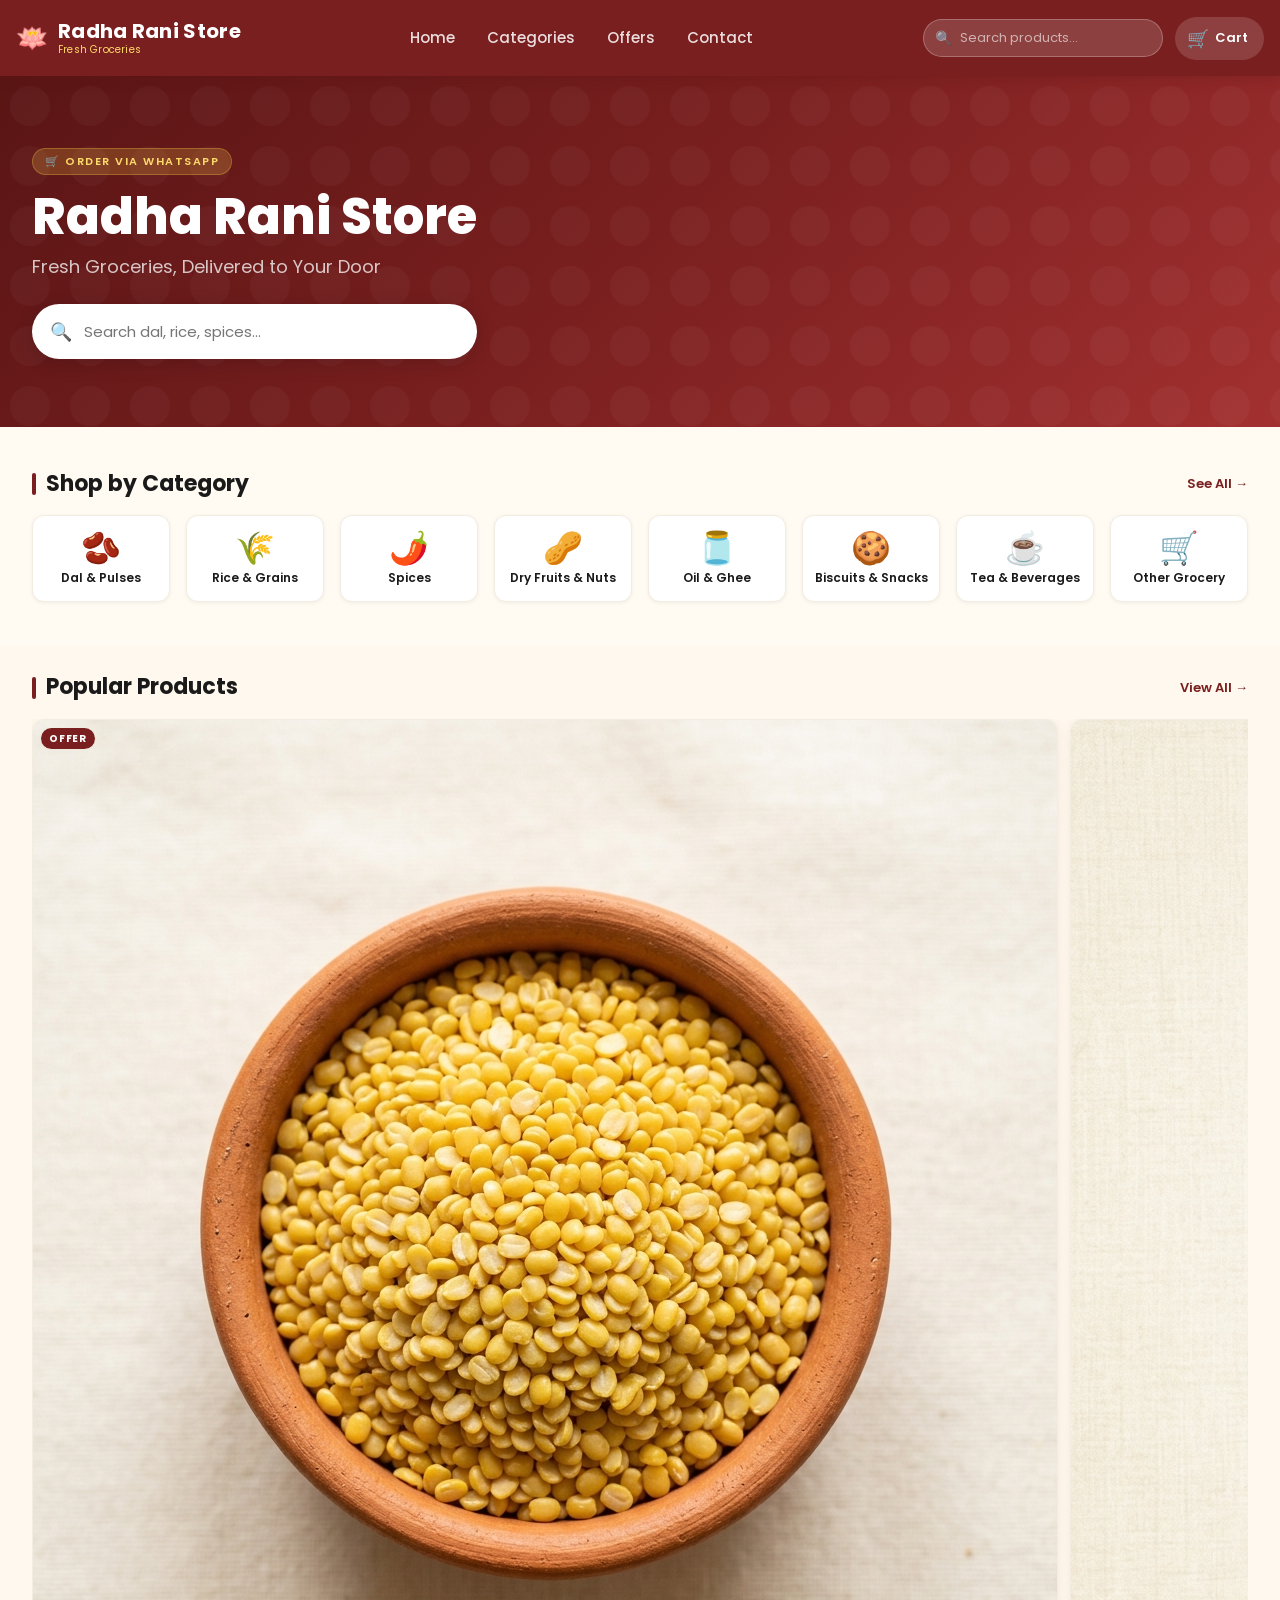
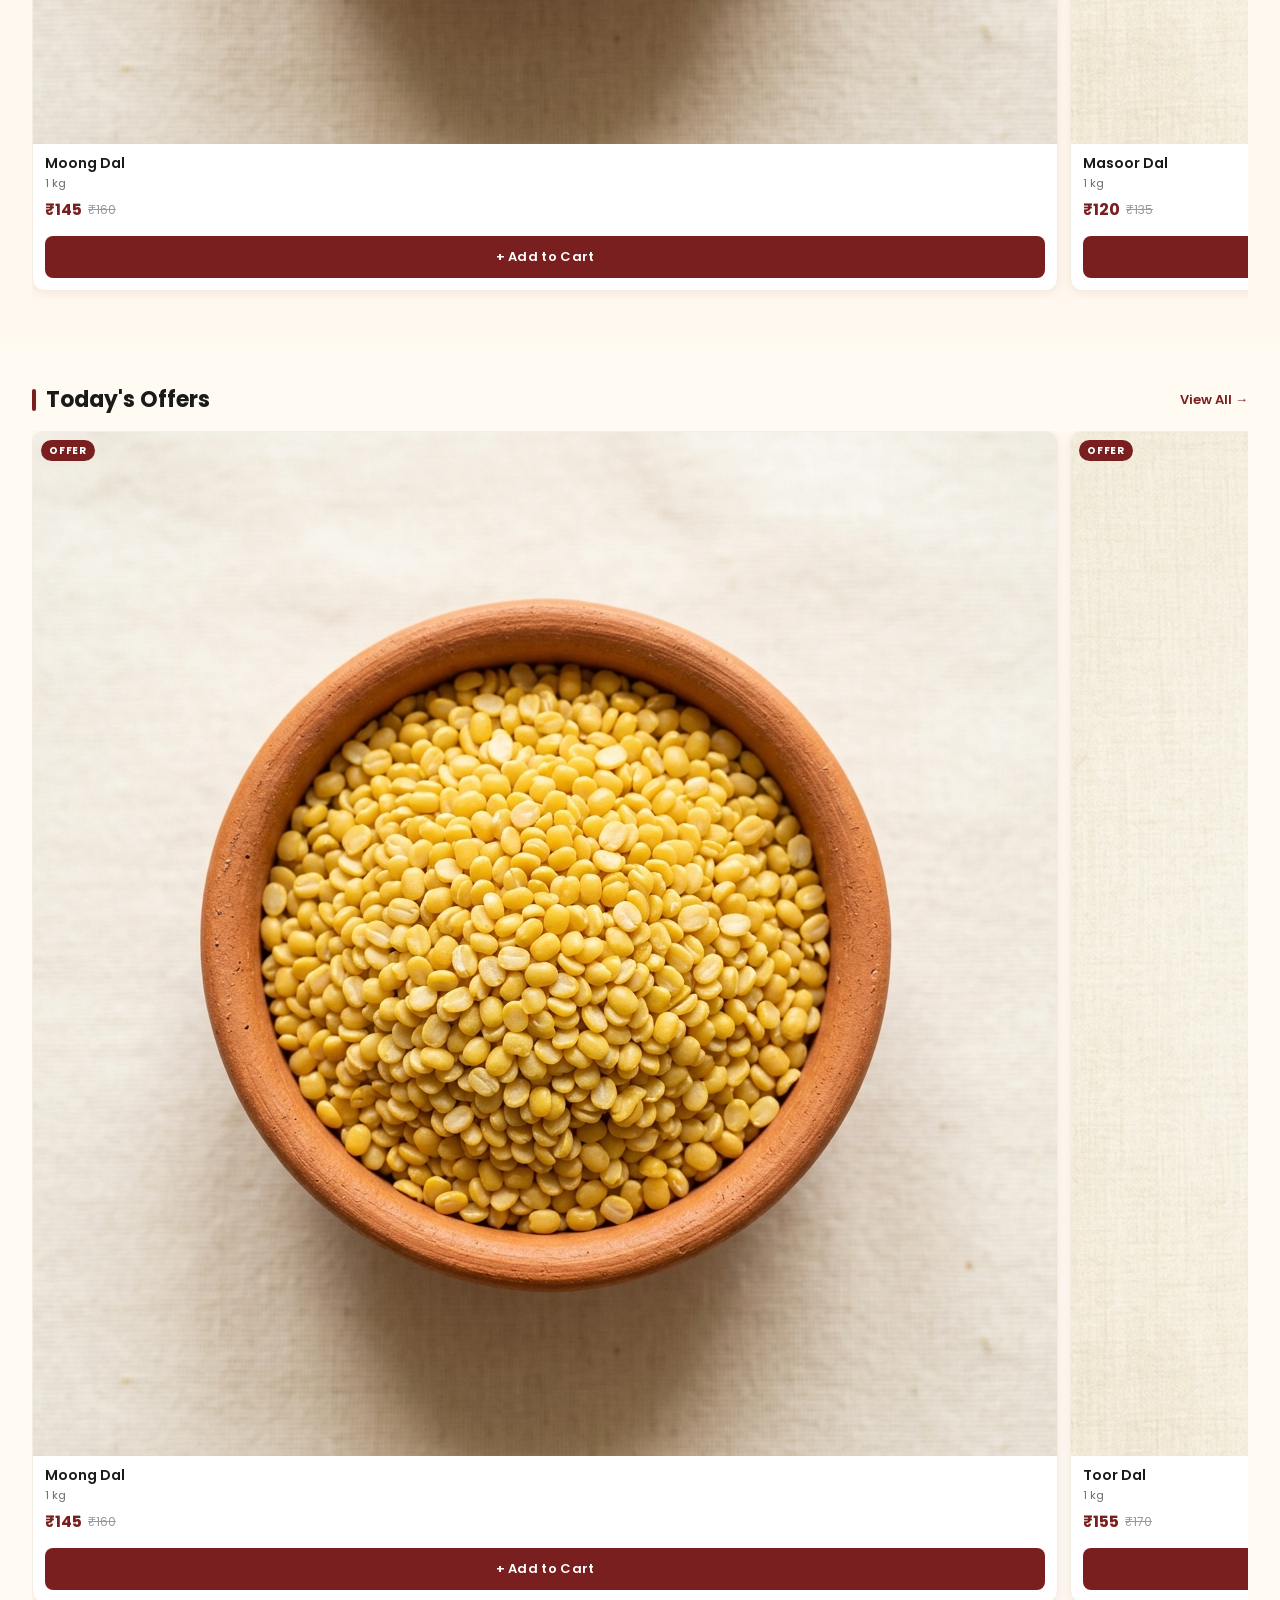
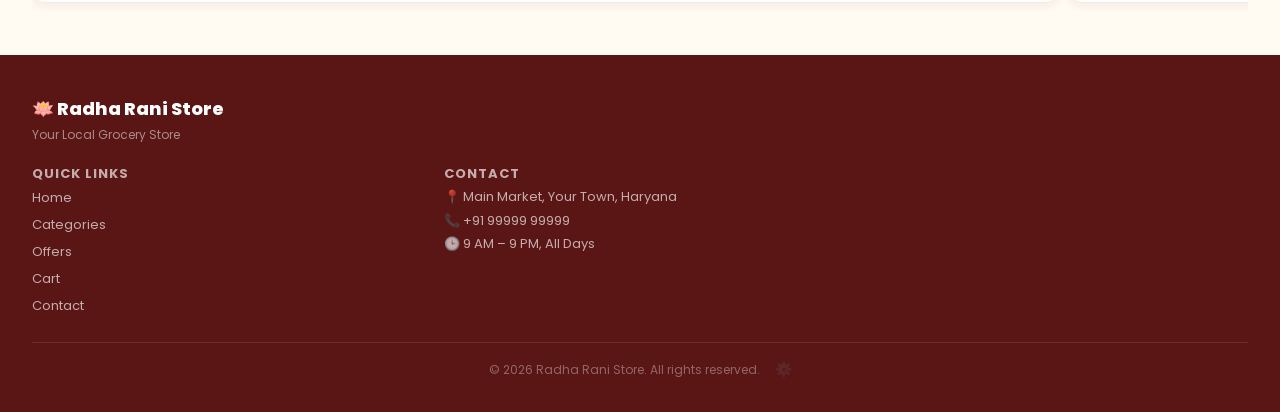
==== index.html @ 46e833cf "Initial commit: Radha Rani Grocery Store Website" ====
<!DOCTYPE html>
<html lang="en">
<head>
  <meta charset="UTF-8" />
  <meta name="viewport" content="width=device-width, initial-scale=1.0" />

  <!-- SEO -->
  <title>Radha Rani Store | Fresh Grocery Store — Shop Online</title>
  <meta name="description" content="Shop fresh groceries, pulses, spices, dry fruits, oils and daily essentials from Radha Rani Store. Order via WhatsApp with doorstep delivery." />
  <meta name="keywords" content="grocery store, dal, rice, spices, dry fruits, online grocery, WhatsApp order, Radha Rani Store" />
  <meta name="theme-color" content="#7a1f1f" />

  <!-- Open Graph -->
  <meta property="og:title" content="Radha Rani Store | Fresh Groceries" />
  <meta property="og:description" content="Order fresh groceries online via WhatsApp. Dal, Rice, Spices, Dry Fruits and more." />
  <meta property="og:type" content="website" />

  <!-- Fonts & Styles -->
  <link rel="preconnect" href="https://fonts.googleapis.com" />
  <link rel="preconnect" href="https://fonts.gstatic.com" crossorigin />
  <link href="https://fonts.googleapis.com/css2?family=Poppins:wght@300;400;500;600;700;800&display=swap" rel="stylesheet" />
  <link rel="stylesheet" href="css/style.css" />
  <link rel="stylesheet" href="css/responsive.css" />
</head>
<body>

  <!-- ══════════════════════════════════════════════════════════
       APP LOADER
  ═══════════════════════════════════════════════════════════ -->
  <div id="app-loader" aria-live="polite" aria-label="Loading store...">
    <div class="loader-spinner"></div>
    <p>Loading Radha Rani Store…</p>
  </div>

  <!-- ══════════════════════════════════════════════════════════
       ERROR BANNER
  ═══════════════════════════════════════════════════════════ -->
  <div id="load-error-banner" role="alert">
    <span>⚠️</span>
    <span>We're unable to load products right now. Please refresh the page and try again.</span>
  </div>

  <!-- ══════════════════════════════════════════════════════════
       HEADER
  ═══════════════════════════════════════════════════════════ -->
  <header class="site-header" role="banner">
    <div class="header-inner">

      <!-- Logo -->
      <div class="header-logo" data-nav="home" role="button" tabindex="0" aria-label="Radha Rani Store — Go to home">
        <span class="header-logo-icon" aria-hidden="true">🪷</span>
        <div class="header-logo-text">
          <span class="header-logo-name">Radha Rani Store</span>
          <span class="header-logo-tagline">Fresh Groceries</span>
        </div>
      </div>

      <!-- Desktop Nav -->
      <nav class="header-nav" aria-label="Main navigation">
        <a href="#" data-nav="home"     id="nav-home">Home</a>
        <a href="#" data-nav="products" id="nav-categories">Categories</a>
        <a href="#" data-action="offers" id="nav-offers">Offers</a>
        <a href="#" data-nav="contact"  id="nav-contact">Contact</a>
      </nav>

      <!-- Right: Search + Cart + Hamburger -->
      <div class="header-right">
        <div class="header-search-wrap" aria-label="Search products">
          <span class="header-search-icon" aria-hidden="true">🔍</span>
          <input
            type="search"
            id="header-search-input"
            placeholder="Search products…"
            aria-label="Search products"
            autocomplete="off"
          />
        </div>

        <button class="btn-cart-header" data-action="cart" id="header-cart-btn" aria-label="Open cart">
          <span class="cart-icon" aria-hidden="true">🛒</span>
          <span class="cart-badge" aria-label="Items in cart" id="header-cart-badge">0</span>
          <span>Cart</span>
        </button>

        <!-- Mobile Hamburger -->
        <button class="hamburger-btn" id="hamburger-btn" aria-label="Open menu" aria-expanded="false">
          <span class="hamburger-bar"></span>
          <span class="hamburger-bar"></span>
          <span class="hamburger-bar"></span>
        </button>
      </div>
    </div>

    <!-- Mobile Nav Drawer -->
    <nav class="mobile-nav-drawer" id="mobile-nav-drawer" aria-label="Mobile navigation menu" aria-hidden="true">
      <a href="#" data-nav="home"    class="mobile-nav-link" id="mnav-home">🏠 Home</a>
      <a href="#" data-nav="products" class="mobile-nav-link" id="mnav-categories">📂 Categories</a>
      <a href="#" data-action="offers" class="mobile-nav-link" id="mnav-offers">🏷️ Offers</a>
      <a href="#" data-nav="contact" class="mobile-nav-link" id="mnav-contact">☎️ Contact</a>
      <a href="#" data-action="cart" class="mobile-nav-link" id="mnav-cart">🛒 Cart</a>
    </nav>
  </header>

  <!-- ══════════════════════════════════════════════════════════
       MAIN CONTENT
  ═══════════════════════════════════════════════════════════ -->
  <main id="main-content" role="main">

    <!-- ────────────────────────────────────────────────────────
         SCREEN: HOME
    ──────────────────────────────────────────────────────── -->
    <section id="screen-home" class="screen" aria-label="Home">

      <!-- Hero -->
      <div class="hero">
        <div class="hero-inner">
          <div class="hero-content">
            <span class="hero-label">🛒 Order via WhatsApp</span>
            <h1>Radha Rani Store</h1>
            <p class="hero-tagline">Fresh Groceries, Delivered to Your Door</p>
            <div class="hero-search-wrap">
              <span class="hero-search-icon" aria-hidden="true">🔍</span>
              <input
                type="search"
                id="search-input"
                placeholder="Search dal, rice, spices…"
                aria-label="Search grocery products"
                autocomplete="off"
              />
            </div>
          </div>
        </div>
      </div>

      <!-- Categories -->
      <section class="section" aria-labelledby="categories-heading">
        <div class="section-header">
          <h2 class="section-title" id="categories-heading">Shop by Category</h2>
          <span class="section-link" data-action="browse" role="button" tabindex="0">See All →</span>
        </div>
        <div id="categories-grid" role="list" aria-label="Product categories"></div>
      </section>

      <!-- Popular Products -->
      <section class="section" aria-labelledby="featured-heading" style="background: var(--bg-section); padding-top: 28px;">
        <div class="section-header">
          <h2 class="section-title" id="featured-heading">Popular Products</h2>
          <span class="section-link" data-action="browse" role="button" tabindex="0">View All →</span>
        </div>
        <div id="featured-products" class="products-row" aria-label="Popular products"></div>
      </section>

      <!-- Today's Offers -->
      <section class="section" aria-labelledby="offers-heading">
        <div class="section-header">
          <h2 class="section-title" id="offers-heading">Today's Offers</h2>
          <span class="section-link" data-action="offers" role="button" tabindex="0">View All →</span>
        </div>
        <div id="offers-products" class="products-row" aria-label="Today's offers"></div>
      </section>

      <!-- Footer -->
      <footer class="site-footer" role="contentinfo">
        <div class="footer-brand">
          <p class="footer-brand-name">🪷 Radha Rani Store</p>
          <p class="footer-brand-tagline">Your Local Grocery Store</p>
        </div>
        <div class="footer-grid">
          <div class="footer-col">
            <p class="footer-col-title">Quick Links</p>
            <ul>
              <li><a data-nav="home"     role="button" tabindex="0">Home</a></li>
              <li><a data-nav="products" role="button" tabindex="0">Categories</a></li>
              <li><a data-action="offers" role="button" tabindex="0">Offers</a></li>
              <li><a data-action="cart"  role="button" tabindex="0">Cart</a></li>
              <li><a data-nav="contact"  role="button" tabindex="0">Contact</a></li>
            </ul>
          </div>
          <div class="footer-col">
            <p class="footer-col-title">Contact</p>
            <p>📍 <span id="footer-address">Main Market, Your Town, Haryana</span></p>
            <p>📞 <span id="footer-phone">+91 99999 99999</span></p>
            <p>🕒 <span id="footer-hours">9 AM – 9 PM, All Days</span></p>
          </div>
        </div>
        <p class="footer-bottom">
          © 2026 Radha Rani Store. All rights reserved.
          <a href="admin.html" class="footer-admin-link" title="Admin Panel">⚙️</a>
        </p>
      </footer>

    </section><!-- /screen-home -->

    <!-- ────────────────────────────────────────────────────────
         SCREEN: PRODUCTS
    ──────────────────────────────────────────────────────── -->
    <section id="screen-products" class="screen" aria-label="Product catalogue">

      <!-- Filter Pills -->
      <div id="filter-pills" role="list" aria-label="Filter by category"></div>

      <!-- Products Heading + Grid -->
      <div class="products-screen-header">
        <h2 id="products-heading">All Products</h2>
      </div>

      <div class="section" style="padding-top: 16px;">
        <div id="product-grid" class="products-grid" role="list" aria-label="Products"></div>
      </div>

    </section><!-- /screen-products -->

    <!-- ────────────────────────────────────────────────────────
         SCREEN: CART
    ──────────────────────────────────────────────────────── -->
    <section id="screen-cart" class="screen" aria-label="Shopping cart">

      <div class="screen-title-bar">
        <button class="btn-back" id="btn-cart-back" data-nav="home" aria-label="Go back">← Back</button>
        <span aria-hidden="true">🛒</span>
        <h2 class="screen-title">Your Cart</h2>
      </div>

      <!-- Empty State -->
      <div id="cart-empty-state" class="empty-state" style="display:none;" aria-live="polite">
        <div class="empty-state-icon">🛒</div>
        <p class="empty-state-title">Your cart is empty</p>
        <p class="empty-state-subtitle">Add some groceries to get started!</p>
        <button class="btn-secondary" data-action="browse" style="margin-top:8px;" id="btn-cart-browse">
          Shop Products
        </button>
      </div>

      <!-- Cart Content -->
      <div id="cart-content" style="display:none;">
        <div id="cart-items-container" aria-live="polite" aria-label="Cart items"></div>

        <!-- Cart Summary -->
        <div class="cart-summary" aria-label="Order total">
          <div class="cart-summary-row">
            <span>Subtotal</span>
            <span id="cart-subtotal">₹0</span>
          </div>
          <div class="cart-summary-row">
            <span>Delivery</span>
            <span>To be confirmed</span>
          </div>
          <div class="cart-summary-row total">
            <span>Total</span>
            <span id="cart-total">₹0</span>
          </div>
        </div>

        <div class="cart-actions-row">
          <button class="btn-clear-cart" id="btn-clear-cart" aria-label="Clear all items from cart">
            🗑 Clear Cart
          </button>
          <button class="btn-primary" id="btn-proceed-checkout" aria-label="Proceed to checkout">
            Proceed to Order →
          </button>
        </div>
      </div>

    </section><!-- /screen-cart -->

    <!-- ────────────────────────────────────────────────────────
         SCREEN: CHECKOUT
    ──────────────────────────────────────────────────────── -->
    <section id="screen-checkout" class="screen" aria-label="Checkout">

      <div class="screen-title-bar">
        <button class="btn-back" id="btn-checkout-back" data-nav="cart" aria-label="Go back to cart">← Back</button>
        <span aria-hidden="true">📋</span>
        <h2 class="screen-title">Order Details</h2>
      </div>

      <div class="checkout-container">

        <!-- Mini Order Summary -->
        <div class="mini-summary" id="checkout-mini-summary" aria-label="Order summary"></div>

        <!-- Customer Form -->
        <form id="checkout-form" novalidate aria-label="Customer details form">

          <!-- Name -->
          <div class="form-group">
            <label class="form-label" for="customer-name">Full Name <span aria-hidden="true">*</span></label>
            <input
              type="text"
              id="customer-name"
              class="form-input"
              placeholder="Enter your name"
              autocomplete="name"
              aria-required="true"
              aria-describedby="name-error"
            />
            <p class="field-error" id="name-error" role="alert"></p>
          </div>

          <!-- Mobile -->
          <div class="form-group">
            <label class="form-label" for="customer-mobile">Mobile Number <span aria-hidden="true">*</span></label>
            <input
              type="tel"
              id="customer-mobile"
              class="form-input"
              placeholder="10-digit mobile number"
              autocomplete="tel"
              maxlength="10"
              inputmode="numeric"
              pattern="[6-9][0-9]{9}"
              aria-required="true"
              aria-describedby="mobile-error"
            />
            <p class="field-error" id="mobile-error" role="alert"></p>
          </div>

          <!-- Delivery Option -->
          <div class="form-group">
            <p class="form-label" id="delivery-label">Delivery Option <span aria-hidden="true">*</span></p>
            <div class="radio-group" role="radiogroup" aria-labelledby="delivery-label" aria-describedby="delivery-error">
              <label class="radio-option" for="delivery-home">
                <input type="radio" id="delivery-home" name="delivery-option" value="home" />
                <span class="radio-label"><span aria-hidden="true">🏠</span> Home Delivery</span>
              </label>
              <label class="radio-option" for="delivery-pickup">
                <input type="radio" id="delivery-pickup" name="delivery-option" value="pickup" />
                <span class="radio-label"><span aria-hidden="true">🏪</span> Store Pickup</span>
              </label>
            </div>
            <p class="field-error" id="delivery-error" role="alert"></p>
          </div>

          <!-- Address (shown for home delivery) -->
          <div class="form-group" id="address-group" style="display:none;">
            <label class="form-label" for="customer-address">Delivery Address <span aria-hidden="true">*</span></label>
            <textarea
              id="customer-address"
              class="form-input"
              placeholder="House no., street, locality, city…"
              rows="3"
              autocomplete="street-address"
              aria-describedby="address-error"
            ></textarea>
            <p class="field-error" id="address-error" role="alert"></p>
          </div>

          <button type="submit" class="btn-primary" id="btn-review-order" style="margin:0; width:100%;">
            Review Order →
          </button>

        </form>
      </div>

    </section><!-- /screen-checkout -->

    <!-- ────────────────────────────────────────────────────────
         SCREEN: ORDER SUMMARY
    ──────────────────────────────────────────────────────── -->
    <section id="screen-summary" class="screen" aria-label="Order summary review">

      <div class="screen-title-bar">
        <button class="btn-back" id="btn-summary-back" data-nav="checkout" aria-label="Go back to checkout">← Back</button>
        <span aria-hidden="true">📄</span>
        <h2 class="screen-title">Order Summary</h2>
      </div>

      <div class="summary-container">

        <!-- Items -->
        <div class="summary-card" aria-label="Items in your order">
          <p class="summary-card-title">Items</p>
          <div id="order-summary-items"></div>
          <div class="summary-total-row">
            <span>Total</span>
            <span id="order-summary-total">₹0</span>
          </div>
        </div>

        <!-- Customer Details -->
        <div class="summary-card" aria-label="Delivery details">
          <p class="summary-card-title">Delivery Details</p>
          <div id="order-summary-customer"></div>
        </div>

        <!-- WhatsApp Button -->
        <button class="btn-whatsapp" id="btn-order-whatsapp" aria-label="Place order on WhatsApp">
          <span class="btn-whatsapp-icon" aria-hidden="true">💬</span>
          Order via WhatsApp
        </button>

        <p style="text-align:center; color:var(--text-muted); font-size:12px; margin-top:12px;">
          WhatsApp will open with your order pre-filled. Just press Send!
        </p>

      </div>

    </section><!-- /screen-summary -->

    <!-- ────────────────────────────────────────────────────────
         SCREEN: ORDER CONFIRMATION
    ──────────────────────────────────────────────────────── -->
    <section id="screen-confirmation" class="screen" aria-label="Order placed">

      <div class="confirmation-container">
        <div class="confirmation-icon" aria-hidden="true">✅</div>
        <h2 class="confirmation-title">Order Sent!</h2>
        <p class="confirmation-subtitle">
          Your order has been sent to Radha Rani Store via WhatsApp. The store will confirm it shortly.
        </p>

        <div class="confirmation-steps" aria-label="Next steps">
          <div class="confirmation-step">
            <span class="confirmation-step-num">1</span>
            <span>Press <strong>Send</strong> in WhatsApp if you haven't already</span>
          </div>
          <div class="confirmation-step">
            <span class="confirmation-step-num">2</span>
            <span>Wait for the store to confirm your order</span>
          </div>
          <div class="confirmation-step">
            <span class="confirmation-step-num">3</span>
            <span>Keep your phone ready for delivery updates</span>
          </div>
        </div>

        <button class="btn-primary" data-action="home" id="btn-continue-shopping" style="margin-top:24px;">
          Continue Shopping
        </button>
      </div>

    </section><!-- /screen-confirmation -->

    <!-- ────────────────────────────────────────────────────────
         SCREEN: CONTACT
    ──────────────────────────────────────────────────────── -->
    <section id="screen-contact" class="screen" aria-label="Store contact and information">

      <div class="screen-title-bar">
        <span aria-hidden="true">📍</span>
        <h2 class="screen-title">Store Information</h2>
      </div>

      <section class="store-info-section" aria-labelledby="store-info-heading">
        <div class="store-info-card">
          <div class="store-info-header">
            <p class="store-info-name">🪷 Radha Rani Store</p>
            <p class="store-info-sub">Your Local Grocery Store</p>
          </div>
          <div class="store-info-body">
            <div class="store-info-item">
              <span class="store-info-icon">📍</span>
              <div>
                <strong>Address</strong><br>
                <span id="contact-address">Main Market, Your Town, Haryana</span>
              </div>
            </div>
            <div class="store-info-item">
              <span class="store-info-icon">📞</span>
              <div>
                <strong>WhatsApp / Phone</strong><br>
                <span id="contact-phone">+91 99999 99999</span>
              </div>
            </div>
            <div class="store-info-item">
              <span class="store-info-icon">🕒</span>
              <div>
                <strong>Opening Hours</strong><br>
                <span id="contact-hours">9 AM – 9 PM, All Days</span>
              </div>
            </div>
            <div class="store-info-item">
              <span class="store-info-icon">🚚</span>
              <div>
                <strong>Delivery</strong><br>
                Home delivery &amp; store pickup available
              </div>
            </div>
            <div class="store-info-item">
              <span class="store-info-icon">💬</span>
              <div>
                <strong>Order via WhatsApp</strong><br>
                <a id="contact-whatsapp-link" href="#" class="whatsapp-contact-link" target="_blank" rel="noopener">
                  Chat on WhatsApp →
                </a>
              </div>
            </div>
          </div>
        </div>

        <div style="text-align:center; margin-top: 24px;">
          <button class="btn-primary" data-action="browse" id="btn-contact-shop" style="display:inline-flex; width:auto; padding: 14px 32px;">
            🛒 Start Shopping
          </button>
        </div>
      </section>

    </section><!-- /screen-contact -->

  </main>

  <!-- ══════════════════════════════════════════════════════════
       BOTTOM NAVIGATION (Mobile)
  ═══════════════════════════════════════════════════════════ -->
  <nav class="bottom-nav" role="navigation" aria-label="Mobile navigation">
    <button class="bottom-nav-btn active" data-screen="home" id="bottom-nav-home" aria-label="Home">
      <span class="bottom-nav-icon" aria-hidden="true">🏠</span>
      <span class="bottom-nav-label">Home</span>
    </button>
    <button class="bottom-nav-btn" data-screen="products" id="bottom-nav-products" aria-label="Browse categories">
      <span class="bottom-nav-icon" aria-hidden="true">📂</span>
      <span class="bottom-nav-label">Shop</span>
    </button>
    <button class="bottom-nav-btn" data-screen="cart" id="bottom-nav-cart" aria-label="Shopping cart">
      <span class="bottom-nav-icon" aria-hidden="true">
        🛒
        <span class="cart-badge" aria-label="Cart items" id="bottom-cart-badge">0</span>
      </span>
      <span class="bottom-nav-label">Cart</span>
    </button>
    <button class="bottom-nav-btn" data-screen="contact" id="bottom-nav-contact" aria-label="Store contact">
      <span class="bottom-nav-icon" aria-hidden="true">☎️</span>
      <span class="bottom-nav-label">Contact</span>
    </button>
  </nav>

  <!-- ══════════════════════════════════════════════════════════
       SCRIPTS (order matters)
  ═══════════════════════════════════════════════════════════ -->
  <script src="js/config.js"></script>
  <script src="js/cart.js"></script>
  <script src="js/products.js"></script>
  <script src="js/search.js"></script>
  <script src="js/checkout.js"></script>
  <script src="js/app.js"></script>

</body>
</html>
---- css/style.css ----
/* ================================================================
   Radha Rani Store — Core Design System & Styles
   style.css
================================================================ */

/* ── Google Fonts ─────────────────────────────────────────── */
@import url('https://fonts.googleapis.com/css2?family=Poppins:wght@300;400;500;600;700;800&display=swap');

/* ── CSS Variables ─────────────────────────────────────────── */
:root {
  /* Brand Palette */
  --primary:         #7a1f1f;
  --primary-light:   #a33030;
  --primary-dark:    #5a1515;
  --secondary:       #f5c542;
  --secondary-light: #fdd96a;

  /* Backgrounds */
  --bg:              #fffaf2;
  --bg-section:      #fff8ee;
  --card:            #ffffff;
  --card-hover:      #fffdf8;

  /* Text */
  --text:            #1a1a1a;
  --text-muted:      #6b6b6b;
  --text-light:      #999999;

  /* Borders */
  --border:          #ece4d4;
  --border-light:    #f3ece0;

  /* Functional */
  --success:         #2d7a3a;
  --success-bg:      #e8f5eb;
  --danger:          #c0392b;
  --danger-bg:       #fdecea;
  --warning:         #e67e22;

  /* Shadows */
  --shadow-sm:       0 1px 4px rgba(0,0,0,0.06);
  --shadow:          0 4px 16px rgba(0,0,0,0.08);
  --shadow-md:       0 8px 28px rgba(0,0,0,0.12);
  --shadow-card:     0 2px 12px rgba(122,31,31,0.08);

  /* Layout */
  --header-height:   64px;
  --bottom-nav-h:    64px;
  --radius-sm:       8px;
  --radius:          12px;
  --radius-lg:       20px;
  --radius-pill:     50px;

  /* Transitions */
  --transition:      0.2s ease;
  --transition-slow: 0.35s ease;
}

/* ── Reset & Base ──────────────────────────────────────────── */
*, *::before, *::after {
  box-sizing: border-box;
  margin: 0;
  padding: 0;
}

html {
  scroll-behavior: smooth;
  -webkit-text-size-adjust: 100%;
}

body {
  font-family: 'Poppins', sans-serif;
  background-color: var(--bg);
  color: var(--text);
  font-size: 14px;
  line-height: 1.5;
  min-height: 100vh;
  padding-bottom: var(--bottom-nav-h);
}

img { display: block; max-width: 100%; }
button { cursor: pointer; border: none; background: none; font-family: inherit; }
a { text-decoration: none; color: inherit; }
input, textarea, select { font-family: inherit; }
ul, ol { list-style: none; }
h1, h2, h3, h4 { line-height: 1.2; }

/* ── Utility ───────────────────────────────────────────────── */
.visually-hidden {
  position: absolute; width: 1px; height: 1px;
  overflow: hidden; clip: rect(0,0,0,0); white-space: nowrap;
}
.text-center { text-align: center; }
.container {
  width: 100%;
  max-width: 1280px;
  margin: 0 auto;
  padding: 0 16px;
}

/* ── App Loader ────────────────────────────────────────────── */
#app-loader {
  display: none;
  position: fixed;
  inset: 0;
  background: rgba(255,250,242,0.92);
  z-index: 9999;
  flex-direction: column;
  align-items: center;
  justify-content: center;
  gap: 16px;
}
.loader-spinner {
  width: 48px; height: 48px;
  border: 4px solid var(--border);
  border-top-color: var(--primary);
  border-radius: 50%;
  animation: spin 0.8s linear infinite;
}
@keyframes spin { to { transform: rotate(360deg); } }
#app-loader p { color: var(--primary); font-weight: 600; font-size: 15px; }

/* ── Error Banner ──────────────────────────────────────────── */
#load-error-banner {
  display: none;
  margin: 24px 16px;
  padding: 16px 20px;
  background: var(--danger-bg);
  border: 1.5px solid #f5c6c2;
  border-radius: var(--radius);
  color: var(--danger);
  align-items: center;
  gap: 12px;
  font-size: 14px;
  font-weight: 500;
}

/* ── Screen System ─────────────────────────────────────────── */
.screen { display: none; }
.screen.active { display: block; }

/* ── Header ────────────────────────────────────────────────────── */
.site-header {
  position: sticky;
  top: 0;
  z-index: 100;
  background: var(--primary);
  height: var(--header-height);
  display: flex;
  flex-direction: column;
  justify-content: center;
  box-shadow: 0 2px 12px rgba(90,21,21,0.25);
}
.header-inner {
  display: flex;
  align-items: center;
  justify-content: space-between;
  width: 100%;
  padding: 0 16px;
}
.header-logo {
  display: flex;
  align-items: center;
  gap: 10px;
  cursor: pointer;
}
.header-logo-icon {
  font-size: 26px;
  line-height: 1;
}
.header-logo-text {
  display: flex;
  flex-direction: column;
}
.header-logo-name {
  color: #fff;
  font-size: 16px;
  font-weight: 700;
  letter-spacing: 0.3px;
  line-height: 1.1;
}
.header-logo-tagline {
  color: var(--secondary-light);
  font-size: 10px;
  font-weight: 400;
  letter-spacing: 0.2px;
}

/* Desktop Nav */
.header-nav {
  display: none;
}
.header-nav a {
  color: rgba(255,255,255,0.85);
  font-size: 14px;
  font-weight: 500;
  padding: 6px 14px;
  border-radius: var(--radius-pill);
  transition: background var(--transition), color var(--transition);
}
.header-nav a:hover {
  color: #fff;
  background: rgba(255,255,255,0.12);
}

.header-right {
  display: flex;
  align-items: center;
  gap: 12px;
}

/* Header Search (desktop) */
.header-search-wrap {
  display: none;
  position: relative;
}
.header-search-wrap input {
  background: rgba(255,255,255,0.15);
  border: 1.5px solid rgba(255,255,255,0.25);
  border-radius: var(--radius-pill);
  padding: 8px 16px 8px 36px;
  color: #fff;
  font-size: 13px;
  width: 200px;
  outline: none;
  transition: background var(--transition), width var(--transition);
}
.header-search-wrap input::placeholder { color: rgba(255,255,255,0.6); }
.header-search-wrap input:focus {
  background: rgba(255,255,255,0.22);
  width: 260px;
}
.header-search-icon {
  position: absolute;
  left: 12px;
  top: 50%;
  transform: translateY(-50%);
  font-size: 14px;
  color: rgba(255,255,255,0.7);
  pointer-events: none;
}

/* Cart button */
.btn-cart-header {
  position: relative;
  display: flex;
  align-items: center;
  justify-content: center;
  background: rgba(255,255,255,0.15);
  border-radius: var(--radius-pill);
  padding: 8px 16px 8px 12px;
  gap: 6px;
  color: #fff;
  font-size: 13px;
  font-weight: 600;
  transition: background var(--transition);
}
.btn-cart-header:hover { background: rgba(255,255,255,0.25); }
.btn-cart-header .cart-icon { font-size: 18px; }
.cart-badge {
  display: none;
  position: absolute;
  top: -6px;
  right: -6px;
  min-width: 20px;
  height: 20px;
  padding: 0 5px;
  background: var(--secondary);
  color: var(--primary-dark);
  border-radius: 50px;
  font-size: 11px;
  font-weight: 700;
  align-items: center;
  justify-content: center;
  line-height: 1;
}

/* ── Hero Section ──────────────────────────────────────────── */
.hero {
  background: linear-gradient(135deg, var(--primary-dark) 0%, var(--primary) 50%, var(--primary-light) 100%);
  padding: 40px 16px 36px;
  position: relative;
  overflow: hidden;
}
.hero::before {
  content: "";
  position: absolute;
  inset: 0;
  background: url("data:image/svg+xml,%3Csvg width='60' height='60' viewBox='0 0 60 60' xmlns='http://www.w3.org/2000/svg'%3E%3Cg fill='none' fill-rule='evenodd'%3E%3Cg fill='%23ffffff' fill-opacity='0.03'%3E%3Ccircle cx='30' cy='30' r='20'/%3E%3C/g%3E%3C/g%3E%3C/svg%3E");
}
.hero-inner { position: relative; z-index: 1; }
.hero-label {
  display: inline-block;
  background: rgba(245,197,66,0.2);
  color: var(--secondary-light);
  font-size: 11px;
  font-weight: 600;
  letter-spacing: 1.5px;
  text-transform: uppercase;
  padding: 4px 12px;
  border-radius: var(--radius-pill);
  margin-bottom: 12px;
  border: 1px solid rgba(245,197,66,0.3);
}
.hero h1 {
  color: #fff;
  font-size: 26px;
  font-weight: 800;
  line-height: 1.2;
  margin-bottom: 6px;
}
.hero-tagline {
  color: rgba(255,255,255,0.75);
  font-size: 14px;
  margin-bottom: 24px;
}

/* Hero Search */
.hero-search-wrap {
  position: relative;
  max-width: 480px;
}
.hero-search-wrap input {
  width: 100%;
  padding: 14px 20px 14px 48px;
  border-radius: var(--radius-pill);
  border: none;
  font-size: 14px;
  font-family: 'Poppins', sans-serif;
  background: #fff;
  color: var(--text);
  box-shadow: 0 4px 20px rgba(0,0,0,0.15);
  outline: none;
  transition: box-shadow var(--transition);
}
.hero-search-wrap input:focus { box-shadow: 0 6px 24px rgba(0,0,0,0.2); }
.hero-search-icon {
  position: absolute;
  left: 18px;
  top: 50%;
  transform: translateY(-50%);
  font-size: 18px;
  pointer-events: none;
}

/* ── Section Common ────────────────────────────────────────── */
.section { padding: 28px 16px; }
.section-header {
  display: flex;
  align-items: center;
  justify-content: space-between;
  margin-bottom: 18px;
}
.section-title {
  font-size: 18px;
  font-weight: 700;
  color: var(--text);
  position: relative;
  padding-left: 14px;
}
.section-title::before {
  content: "";
  position: absolute;
  left: 0; top: 50%;
  transform: translateY(-50%);
  width: 4px; height: 22px;
  background: var(--primary);
  border-radius: 2px;
}
.section-link {
  font-size: 13px;
  font-weight: 600;
  color: var(--primary);
  cursor: pointer;
  transition: opacity var(--transition);
}
.section-link:hover { opacity: 0.7; }

/* ── Category Grid ─────────────────────────────────────────── */
#categories-grid {
  display: grid;
  grid-template-columns: repeat(4, 1fr);
  gap: 10px;
}
.category-card {
  display: flex;
  flex-direction: column;
  align-items: center;
  gap: 6px;
  padding: 14px 8px;
  background: var(--card);
  border: 1.5px solid var(--border-light);
  border-radius: var(--radius);
  cursor: pointer;
  transition: all var(--transition);
  box-shadow: var(--shadow-sm);
}
.category-card:hover, .category-card:focus-visible {
  border-color: var(--primary);
  box-shadow: 0 4px 16px rgba(122,31,31,0.15);
  transform: translateY(-2px);
  outline: none;
}
.category-icon { font-size: 28px; line-height: 1; }
.category-name {
  font-size: 11px;
  font-weight: 600;
  color: var(--text);
  text-align: center;
  line-height: 1.3;
}

/* ── Product Grid ──────────────────────────────────────────── */
.products-grid {
  display: grid;
  grid-template-columns: repeat(2, 1fr);
  gap: 12px;
}

/* ── Product Card ──────────────────────────────────────────── */
.product-card {
  background: var(--card);
  border-radius: var(--radius);
  border: 1.5px solid var(--border-light);
  overflow: hidden;
  display: flex;
  flex-direction: column;
  position: relative;
  transition: transform var(--transition), box-shadow var(--transition), border-color var(--transition);
  box-shadow: var(--shadow-card);
}
.product-card:hover {
  transform: translateY(-3px);
  box-shadow: var(--shadow-md);
  border-color: var(--border);
}
.offer-badge {
  position: absolute;
  top: 8px;
  left: 8px;
  background: var(--primary);
  color: #fff;
  font-size: 10px;
  font-weight: 700;
  letter-spacing: 0.8px;
  padding: 3px 8px;
  border-radius: var(--radius-pill);
  z-index: 2;
}
.product-image-wrap {
  width: 100%;
  aspect-ratio: 1;
  overflow: hidden;
  background: var(--bg-section);
}
.product-image {
  width: 100%;
  height: 100%;
  object-fit: cover;
  transition: transform var(--transition-slow);
}
.product-card:hover .product-image { transform: scale(1.04); }
.product-info {
  padding: 10px 12px 6px;
  flex: 1;
}
.product-name {
  font-size: 13px;
  font-weight: 600;
  color: var(--text);
  line-height: 1.3;
  margin-bottom: 3px;
  display: -webkit-box;
  -webkit-line-clamp: 2;
  -webkit-box-orient: vertical;
  overflow: hidden;
}
.product-weight {
  font-size: 11px;
  color: var(--text-muted);
  margin-bottom: 6px;
}
.product-price-row {
  display: flex;
  align-items: center;
  gap: 6px;
  flex-wrap: wrap;
}
.price {
  font-size: 15px;
  font-weight: 700;
  color: var(--primary);
}
.mrp {
  font-size: 12px;
  color: var(--text-light);
  text-decoration: line-through;
}
.product-action {
  padding: 8px 12px 12px;
}
.btn-add-to-cart {
  width: 100%;
  padding: 9px 12px;
  background: var(--primary);
  color: #fff;
  border-radius: var(--radius-sm);
  font-size: 12px;
  font-weight: 600;
  letter-spacing: 0.3px;
  transition: background var(--transition), transform var(--transition);
  display: block;
}
.btn-add-to-cart:hover {
  background: var(--primary-light);
  transform: scale(1.02);
}
.btn-add-to-cart:active { transform: scale(0.98); }

/* Quantity Controls on Product Card */
.qty-control {
  display: none;
  align-items: center;
  justify-content: space-between;
  border: 2px solid var(--primary);
  border-radius: var(--radius-sm);
  overflow: hidden;
}
.btn-qty {
  width: 36px;
  height: 36px;
  background: var(--primary);
  color: #fff;
  font-size: 18px;
  font-weight: 600;
  display: flex;
  align-items: center;
  justify-content: center;
  transition: background var(--transition);
  flex-shrink: 0;
}
.btn-qty:hover { background: var(--primary-light); }
.qty-display {
  flex: 1;
  text-align: center;
  font-size: 15px;
  font-weight: 700;
  color: var(--primary);
}

/* Out of Stock */
.out-of-stock-badge {
  width: 100%;
  padding: 9px 12px;
  background: #f5f5f5;
  color: var(--text-muted);
  border-radius: var(--radius-sm);
  font-size: 12px;
  font-weight: 600;
  text-align: center;
  letter-spacing: 0.5px;
}

/* ── Horizontal Product Scroll Row ─────────────────────────── */
.products-row {
  display: flex;
  gap: 12px;
  overflow-x: auto;
  padding-bottom: 8px;
  scrollbar-width: none;
  -ms-overflow-style: none;
}
.products-row::-webkit-scrollbar { display: none; }
.products-row .product-card {
  min-width: 160px;
  flex-shrink: 0;
}

/* ── Filter Pills ──────────────────────────────────────────── */
#filter-pills {
  display: flex;
  gap: 8px;
  overflow-x: auto;
  padding: 16px 16px 0;
  scrollbar-width: none;
  -ms-overflow-style: none;
}
#filter-pills::-webkit-scrollbar { display: none; }
.filter-pill {
  flex-shrink: 0;
  padding: 7px 16px;
  border-radius: var(--radius-pill);
  border: 1.5px solid var(--border);
  background: var(--card);
  color: var(--text-muted);
  font-size: 13px;
  font-weight: 500;
  cursor: pointer;
  transition: all var(--transition);
  white-space: nowrap;
}
.filter-pill:hover {
  border-color: var(--primary);
  color: var(--primary);
}
.filter-pill.active {
  background: var(--primary);
  border-color: var(--primary);
  color: #fff;
  font-weight: 600;
}

/* Products Screen heading */
.products-screen-header {
  padding: 16px 16px 0;
  display: flex;
  align-items: center;
  justify-content: space-between;
}
#products-heading {
  font-size: 18px;
  font-weight: 700;
  color: var(--text);
}

/* ── Cart Screen ───────────────────────────────────────────── */
.screen-title-bar {
  display: flex;
  align-items: center;
  gap: 12px;
  padding: 20px 16px 8px;
}
.screen-title {
  font-size: 20px;
  font-weight: 700;
  color: var(--text);
}
.cart-item {
  display: flex;
  align-items: flex-start;
  justify-content: space-between;
  gap: 12px;
  padding: 16px;
  background: var(--card);
  border-radius: var(--radius);
  margin: 0 16px 10px;
  border: 1.5px solid var(--border-light);
  box-shadow: var(--shadow-sm);
  animation: slideIn 0.2s ease;
}
@keyframes slideIn {
  from { opacity: 0; transform: translateY(8px); }
  to   { opacity: 1; transform: translateY(0); }
}
.cart-item-info { flex: 1; }
.cart-item-name { font-size: 14px; font-weight: 600; margin-bottom: 2px; }
.cart-item-weight { font-size: 12px; color: var(--text-muted); margin-bottom: 4px; }
.cart-item-price { font-size: 12px; color: var(--text-muted); }
.cart-item-actions {
  display: flex;
  flex-direction: column;
  align-items: flex-end;
  gap: 8px;
}
.cart-qty-control {
  display: flex;
  align-items: center;
  gap: 0;
  border: 2px solid var(--primary);
  border-radius: var(--radius-sm);
  overflow: hidden;
}
.btn-qty.cart-decrease,
.btn-qty.cart-increase {
  width: 30px;
  height: 30px;
  font-size: 16px;
  background: var(--primary);
  color: #fff;
}
.cart-qty-display {
  width: 34px;
  text-align: center;
  font-size: 14px;
  font-weight: 700;
  color: var(--primary);
}
.cart-item-subtotal {
  font-size: 15px;
  font-weight: 700;
  color: var(--primary);
}
.btn-remove-item {
  font-size: 16px;
  color: var(--text-muted);
  transition: color var(--transition);
  line-height: 1;
}
.btn-remove-item:hover { color: var(--danger); }

/* Cart Summary */
.cart-summary {
  margin: 12px 16px 24px;
  background: var(--card);
  border-radius: var(--radius);
  border: 1.5px solid var(--border-light);
  padding: 16px;
  box-shadow: var(--shadow-sm);
}
.cart-summary-row {
  display: flex;
  justify-content: space-between;
  align-items: center;
  padding: 6px 0;
  font-size: 14px;
  color: var(--text-muted);
}
.cart-summary-row.total {
  border-top: 2px solid var(--border);
  margin-top: 8px;
  padding-top: 12px;
  font-size: 18px;
  font-weight: 700;
  color: var(--text);
}
.cart-summary-row.total span:last-child { color: var(--primary); }

/* Empty State */
.empty-state {
  display: flex;
  flex-direction: column;
  align-items: center;
  justify-content: center;
  padding: 60px 24px;
  gap: 12px;
  text-align: center;
}
.empty-state-icon { font-size: 56px; margin-bottom: 4px; }
.empty-state-title { font-size: 18px; font-weight: 700; color: var(--text); }
.empty-state-subtitle { font-size: 14px; color: var(--text-muted); }

/* ── Buttons ───────────────────────────────────────────────── */
.btn-primary {
  display: block;
  width: calc(100% - 32px);
  margin: 0 16px;
  padding: 15px 24px;
  background: var(--primary);
  color: #fff;
  border-radius: var(--radius);
  font-size: 15px;
  font-weight: 700;
  text-align: center;
  letter-spacing: 0.5px;
  transition: background var(--transition), transform var(--transition), box-shadow var(--transition);
  box-shadow: 0 4px 14px rgba(122,31,31,0.3);
}
.btn-primary:hover {
  background: var(--primary-light);
  transform: translateY(-1px);
  box-shadow: 0 6px 20px rgba(122,31,31,0.35);
}
.btn-primary:active { transform: translateY(0); }

.btn-secondary {
  display: inline-block;
  padding: 11px 24px;
  background: transparent;
  color: var(--primary);
  border: 2px solid var(--primary);
  border-radius: var(--radius);
  font-size: 14px;
  font-weight: 600;
  text-align: center;
  transition: all var(--transition);
}
.btn-secondary:hover {
  background: var(--primary);
  color: #fff;
}

.btn-whatsapp {
  display: flex;
  align-items: center;
  justify-content: center;
  gap: 10px;
  width: calc(100% - 32px);
  margin: 0 16px;
  padding: 16px 24px;
  background: #25D366;
  color: #fff;
  border-radius: var(--radius);
  font-size: 16px;
  font-weight: 700;
  letter-spacing: 0.3px;
  transition: background var(--transition), transform var(--transition), box-shadow var(--transition);
  box-shadow: 0 4px 16px rgba(37,211,102,0.35);
}
.btn-whatsapp:hover {
  background: #1ebe5d;
  transform: translateY(-1px);
  box-shadow: 0 6px 22px rgba(37,211,102,0.4);
}
.btn-whatsapp:active { transform: translateY(0); }
.btn-whatsapp-icon { font-size: 22px; }

/* ── Checkout Form ─────────────────────────────────────────── */
.checkout-container { padding: 0 16px 32px; }
.mini-summary {
  background: var(--bg-section);
  border: 1.5px solid var(--border-light);
  border-radius: var(--radius);
  padding: 14px 16px;
  margin-bottom: 20px;
}
.mini-summary-row {
  display: flex;
  justify-content: space-between;
  font-size: 13px;
  color: var(--text-muted);
  padding: 3px 0;
}
.mini-summary-total {
  display: flex;
  justify-content: space-between;
  font-size: 15px;
  font-weight: 700;
  color: var(--text);
  border-top: 1.5px solid var(--border);
  margin-top: 8px;
  padding-top: 8px;
}

.form-group { margin-bottom: 18px; }
.form-label {
  display: block;
  font-size: 13px;
  font-weight: 600;
  color: var(--text);
  margin-bottom: 6px;
}
.form-input {
  width: 100%;
  padding: 12px 14px;
  border: 2px solid var(--border);
  border-radius: var(--radius-sm);
  font-size: 14px;
  color: var(--text);
  background: var(--card);
  outline: none;
  transition: border-color var(--transition), box-shadow var(--transition);
}
.form-input:focus {
  border-color: var(--primary);
  box-shadow: 0 0 0 3px rgba(122,31,31,0.08);
}
.form-input::placeholder { color: var(--text-light); }
textarea.form-input { resize: vertical; min-height: 80px; }

.field-error {
  display: none;
  font-size: 12px;
  color: var(--danger);
  margin-top: 4px;
  font-weight: 500;
}

.radio-group { display: flex; flex-direction: column; gap: 10px; }
.radio-option {
  display: flex;
  align-items: center;
  gap: 10px;
  padding: 12px 14px;
  border: 2px solid var(--border);
  border-radius: var(--radius-sm);
  cursor: pointer;
  transition: border-color var(--transition), background var(--transition);
}
.radio-option:hover {
  border-color: var(--primary);
  background: rgba(122,31,31,0.03);
}
.radio-option input[type="radio"] { accent-color: var(--primary); width: 16px; height: 16px; }
.radio-label {
  font-size: 14px;
  font-weight: 500;
  cursor: pointer;
}
.radio-label span { font-size: 16px; }

/* ── Order Summary Screen ──────────────────────────────────── */
.summary-container { padding: 0 16px 32px; }
.summary-card {
  background: var(--card);
  border: 1.5px solid var(--border-light);
  border-radius: var(--radius);
  padding: 16px;
  margin-bottom: 16px;
  box-shadow: var(--shadow-sm);
}
.summary-card-title {
  font-size: 13px;
  font-weight: 700;
  color: var(--text-muted);
  text-transform: uppercase;
  letter-spacing: 1px;
  margin-bottom: 12px;
}
.summary-item {
  display: flex;
  justify-content: space-between;
  align-items: flex-start;
  padding: 8px 0;
  border-bottom: 1px solid var(--border-light);
}
.summary-item:last-child { border-bottom: none; }
.summary-item-name { font-size: 13px; font-weight: 600; color: var(--text); }
.summary-item-detail { font-size: 12px; color: var(--text-muted); margin-top: 2px; }
.summary-item-subtotal {
  font-size: 14px;
  font-weight: 700;
  color: var(--primary);
  white-space: nowrap;
}
.summary-total-row {
  display: flex;
  justify-content: space-between;
  align-items: center;
  margin-top: 12px;
  padding-top: 12px;
  border-top: 2px solid var(--border);
  font-size: 17px;
  font-weight: 700;
}
.summary-total-row span:last-child { color: var(--primary); }

#order-summary-customer p {
  font-size: 13px;
  color: var(--text);
  line-height: 1.8;
}
#order-summary-customer strong { font-weight: 600; }

/* ── Confirmation Screen ───────────────────────────────────── */
.confirmation-container {
  display: flex;
  flex-direction: column;
  align-items: center;
  justify-content: center;
  min-height: 60vh;
  padding: 40px 24px;
  text-align: center;
  gap: 16px;
}
.confirmation-icon { font-size: 72px; margin-bottom: 8px; animation: pop 0.4s ease; }
@keyframes pop {
  0%   { transform: scale(0.5); opacity: 0; }
  70%  { transform: scale(1.15); }
  100% { transform: scale(1); opacity: 1; }
}
.confirmation-title { font-size: 24px; font-weight: 800; color: var(--success); }
.confirmation-subtitle {
  font-size: 15px;
  color: var(--text-muted);
  max-width: 320px;
  line-height: 1.6;
}
.confirmation-steps {
  background: var(--bg-section);
  border-radius: var(--radius);
  padding: 16px 20px;
  width: 100%;
  max-width: 340px;
}
.confirmation-step {
  display: flex;
  align-items: center;
  gap: 10px;
  padding: 6px 0;
  font-size: 13px;
  color: var(--text);
}
.confirmation-step-num {
  width: 22px; height: 22px;
  background: var(--primary);
  color: #fff;
  border-radius: 50%;
  font-size: 12px;
  font-weight: 700;
  display: flex;
  align-items: center;
  justify-content: center;
  flex-shrink: 0;
}

/* ── About / Contact Section ───────────────────────────────── */
.store-info-section { padding: 28px 16px; background: var(--bg-section); }
.store-info-card {
  background: var(--card);
  border-radius: var(--radius);
  border: 1.5px solid var(--border-light);
  overflow: hidden;
  box-shadow: var(--shadow-sm);
}
.store-info-header {
  background: linear-gradient(135deg, var(--primary-dark), var(--primary));
  padding: 20px;
  text-align: center;
}
.store-info-name { color: #fff; font-size: 20px; font-weight: 800; margin-bottom: 4px; }
.store-info-sub { color: rgba(255,255,255,0.75); font-size: 13px; }
.store-info-body { padding: 16px; }
.store-info-item {
  display: flex;
  align-items: flex-start;
  gap: 12px;
  padding: 10px 0;
  border-bottom: 1px solid var(--border-light);
  font-size: 14px;
}
.store-info-item:last-child { border-bottom: none; }
.store-info-icon { font-size: 20px; flex-shrink: 0; }

/* ── Footer ────────────────────────────────────────────────── */
.site-footer {
  background: var(--primary-dark);
  color: rgba(255,255,255,0.75);
  padding: 32px 16px 24px;
  margin-bottom: var(--bottom-nav-h);
}
.footer-brand { margin-bottom: 20px; text-align: center; }
.footer-brand-name { color: #fff; font-size: 18px; font-weight: 800; margin-bottom: 4px; }
.footer-brand-tagline { font-size: 12px; color: rgba(255,255,255,0.5); }
.footer-grid {
  display: grid;
  grid-template-columns: 1fr 1fr;
  gap: 20px;
  margin-bottom: 20px;
}
.footer-col-title {
  color: var(--secondary-light);
  font-size: 12px;
  font-weight: 700;
  text-transform: uppercase;
  letter-spacing: 1px;
  margin-bottom: 10px;
}
.footer-col li { margin-bottom: 6px; }
.footer-col a {
  color: rgba(255,255,255,0.65);
  font-size: 13px;
  cursor: pointer;
  transition: color var(--transition);
}
.footer-col a:hover { color: #fff; }
.footer-col p { font-size: 13px; color: rgba(255,255,255,0.65); margin-bottom: 4px; }
.footer-bottom {
  text-align: center;
  font-size: 12px;
  color: rgba(255,255,255,0.35);
  border-top: 1px solid rgba(255,255,255,0.1);
  padding-top: 16px;
}

/* ── Bottom Navigation Bar ─────────────────────────────────── */
.bottom-nav {
  position: fixed;
  bottom: 0; left: 0; right: 0;
  height: var(--bottom-nav-h);
  background: var(--card);
  border-top: 1.5px solid var(--border-light);
  display: flex;
  align-items: stretch;
  z-index: 100;
  box-shadow: 0 -4px 16px rgba(0,0,0,0.08);
}
.bottom-nav-btn {
  flex: 1;
  display: flex;
  flex-direction: column;
  align-items: center;
  justify-content: center;
  gap: 3px;
  color: var(--text-muted);
  font-size: 10px;
  font-weight: 600;
  transition: color var(--transition);
  position: relative;
}
.bottom-nav-btn:hover { color: var(--primary); }
.bottom-nav-btn.active { color: var(--primary); }
.bottom-nav-btn.active::after {
  content: "";
  position: absolute;
  top: 0; left: 20%; right: 20%;
  height: 3px;
  background: var(--primary);
  border-radius: 0 0 3px 3px;
}
.bottom-nav-icon {
  font-size: 22px;
  line-height: 1;
  position: relative;
}
.bottom-nav-label { line-height: 1; }

/* Cart badge on bottom nav */
.bottom-nav-btn .cart-badge {
  top: 2px;
  right: 18px;
  font-size: 10px;
  min-width: 18px;
  height: 18px;
}

/* ── Hamburger Button ──────────────────────────────────────────── */
.hamburger-btn {
  display: flex;
  flex-direction: column;
  justify-content: center;
  align-items: center;
  gap: 5px;
  width: 40px;
  height: 40px;
  background: rgba(255,255,255,0.12);
  border-radius: var(--radius-sm);
  padding: 8px;
  transition: background var(--transition);
  flex-shrink: 0;
}
.hamburger-btn:hover { background: rgba(255,255,255,0.22); }
.hamburger-bar {
  display: block;
  width: 20px;
  height: 2px;
  background: #fff;
  border-radius: 2px;
  transition: transform 0.3s ease, opacity 0.2s ease;
  transform-origin: center;
}
/* Animated X when open */
.hamburger-btn.open .hamburger-bar:nth-child(1) { transform: translateY(7px) rotate(45deg); }
.hamburger-btn.open .hamburger-bar:nth-child(2) { opacity: 0; transform: scaleX(0); }
.hamburger-btn.open .hamburger-bar:nth-child(3) { transform: translateY(-7px) rotate(-45deg); }

/* Hide hamburger on desktop */
@media (min-width: 768px) {
  .hamburger-btn { display: none; }
}

/* ── Mobile Nav Drawer ─────────────────────────────────────────── */
.mobile-nav-drawer {
  display: flex;
  flex-direction: column;
  position: absolute;
  top: 100%;
  left: 0;
  right: 0;
  background: var(--primary-dark);
  border-top: 1px solid rgba(255,255,255,0.1);
  z-index: 99;
  /* Hidden state */
  max-height: 0;
  overflow: hidden;
  transition: max-height 0.35s cubic-bezier(0.4, 0, 0.2, 1), opacity 0.25s ease;
  opacity: 0;
}
.mobile-nav-drawer.open {
  max-height: 400px;
  opacity: 1;
}
.mobile-nav-link {
  display: flex;
  align-items: center;
  gap: 12px;
  padding: 14px 20px;
  color: rgba(255,255,255,0.88);
  font-size: 15px;
  font-weight: 500;
  border-bottom: 1px solid rgba(255,255,255,0.06);
  transition: background var(--transition), color var(--transition);
  cursor: pointer;
}
.mobile-nav-link:hover {
  background: rgba(255,255,255,0.08);
  color: #fff;
}
.mobile-nav-link:last-child { border-bottom: none; }

/* Keep drawer hidden on desktop */
@media (min-width: 768px) {
  .mobile-nav-drawer { display: none !important; }
}

/* ── Back Button ────────────────────────────────────────────────── */
.btn-back {
  display: inline-flex;
  align-items: center;
  gap: 6px;
  background: none;
  border: 1.5px solid var(--border);
  color: var(--text-muted);
  font-size: 13px;
  font-weight: 500;
  padding: 6px 14px;
  border-radius: var(--radius-pill);
  cursor: pointer;
  transition: border-color var(--transition), color var(--transition), background var(--transition);
}
.btn-back:hover {
  border-color: var(--primary);
  color: var(--primary);
  background: rgba(122,31,31,0.06);
}

/* Screen title bar — update to align back button */
.screen-title-bar {
  display: flex;
  align-items: center;
  gap: 10px;
  padding: 20px 16px 12px;
  flex-wrap: wrap;
}
.screen-title-bar .btn-back {
  margin-right: auto;
}
.screen-title-bar > span[aria-hidden] {
  font-size: 22px;
}
.screen-title {
  font-size: 20px;
  font-weight: 700;
  color: var(--text);
}

/* ── Cart Actions Row ───────────────────────────────────────────── */
.cart-actions-row {
  display: flex;
  align-items: center;
  justify-content: space-between;
  gap: 12px;
  padding: 0 16px 24px;
  flex-wrap: wrap;
}
.btn-clear-cart {
  display: inline-flex;
  align-items: center;
  gap: 6px;
  background: none;
  border: 1.5px solid var(--border);
  color: var(--text-muted);
  font-size: 13px;
  font-weight: 500;
  padding: 10px 18px;
  border-radius: var(--radius-pill);
  cursor: pointer;
  transition: border-color var(--transition), color var(--transition), background var(--transition);
  white-space: nowrap;
}
.btn-clear-cart:hover {
  border-color: var(--danger);
  color: var(--danger);
  background: var(--danger-bg);
}
/* Override btn-primary width in cart actions row */
.cart-actions-row .btn-primary {
  flex: 1;
  min-width: 160px;
  margin: 0;
}

/* ── Store Info (Contact Screen) ──────────────────────────────── */
.store-info-section {
  padding: 20px 16px 40px;
}
.store-info-card {
  background: var(--card);
  border-radius: var(--radius-lg);
  border: 1.5px solid var(--border);
  overflow: hidden;
  box-shadow: var(--shadow-card);
}
.store-info-header {
  background: linear-gradient(135deg, var(--primary-dark), var(--primary));
  padding: 24px 20px;
  text-align: center;
}
.store-info-name {
  color: #fff;
  font-size: 20px;
  font-weight: 700;
}
.store-info-sub {
  color: var(--secondary-light);
  font-size: 13px;
  margin-top: 4px;
}
.store-info-body {
  padding: 12px 0;
}
.store-info-item {
  display: flex;
  align-items: flex-start;
  gap: 14px;
  padding: 14px 20px;
  border-bottom: 1px solid var(--border-light);
}
.store-info-item:last-child { border-bottom: none; }
.store-info-icon { font-size: 22px; flex-shrink: 0; margin-top: 2px; }
.store-info-item strong { display: block; font-size: 13px; color: var(--text); margin-bottom: 2px; }
.store-info-item span, .store-info-item p { font-size: 13px; color: var(--text-muted); }

/* ── WhatsApp Contact Link ──────────────────────────────────────── */
.whatsapp-contact-link {
  color: #25D366;
  font-weight: 600;
  font-size: 13px;
  transition: opacity var(--transition);
}
.whatsapp-contact-link:hover { opacity: 0.8; text-decoration: underline; }

/* ── Footer Admin Link ──────────────────────────────────────────── */
.footer-admin-link {
  margin-left: 12px;
  opacity: 0.3;
  font-size: 14px;
  cursor: pointer;
  transition: opacity var(--transition);
  text-decoration: none;
}
.footer-admin-link:hover { opacity: 0.8; }
---- css/responsive.css ----
/* ================================================================
   Radha Rani Store — Responsive Breakpoints
   responsive.css
================================================================ */

/* ── Base: Mobile (320px+) — already handled in style.css ─── */

/* ── Small Mobile adjustments (< 360px) ─────────────────────── */
@media (max-width: 359px) {
  .hero h1 { font-size: 22px; }
  #categories-grid { grid-template-columns: repeat(4, 1fr); gap: 6px; }
  .category-icon { font-size: 22px; }
  .category-name { font-size: 10px; }
  .products-grid { gap: 8px; }
  .product-name { font-size: 12px; }
}

/* ── Tablet (768px+) ─────────────────────────────────────────── */
@media (min-width: 768px) {
  body { padding-bottom: 0; }

  /* Header */
  .site-header { height: 72px; }
  .header-logo-name { font-size: 20px; }
  .header-nav {
    display: flex;
    align-items: center;
    gap: 4px;
  }
  .header-search-wrap { display: block; }
  .bottom-nav { display: none; }

  /* Hero */
  .hero { padding: 56px 32px 52px; }
  .hero h1 { font-size: 36px; }
  .hero-tagline { font-size: 16px; }
  .hero-search-wrap input { padding: 16px 20px 16px 52px; font-size: 15px; }
  .hero-search-wrap { max-width: 560px; }

  /* Sections */
  .section { padding: 36px 32px; }
  .section-title { font-size: 22px; }
  #filter-pills { padding: 20px 32px 0; }

  /* Grids */
  #categories-grid { grid-template-columns: repeat(8, 1fr); gap: 12px; }
  .category-card { padding: 16px 8px; }
  .category-icon { font-size: 32px; }
  .category-name { font-size: 12px; }

  .products-grid { grid-template-columns: repeat(3, 1fr); gap: 16px; }
  .products-row .product-card { min-width: 180px; }

  /* Cart */
  .cart-item { margin: 0 32px 12px; }
  .cart-summary { margin: 12px 32px 24px; }
  .btn-primary { width: calc(100% - 64px); margin: 0 32px; }
  .btn-whatsapp { width: calc(100% - 64px); margin: 0 32px; }

  /* Checkout & Summary */
  .checkout-container { padding: 0 32px 40px; max-width: 600px; margin: 0 auto; }
  .summary-container { padding: 0 32px 40px; max-width: 600px; margin: 0 auto; }

  /* Products screen header */
  .products-screen-header { padding: 20px 32px 0; }
  #products-heading { font-size: 22px; }

  /* Footer */
  .site-footer { margin-bottom: 0; padding: 40px 32px 32px; }
  .footer-grid { grid-template-columns: repeat(3, 1fr); }
  .footer-brand { text-align: left; }

  /* Screen title bar */
  .screen-title-bar { padding: 28px 32px 12px; }
  .screen-title { font-size: 24px; }

  /* Store info */
  .store-info-section { padding: 36px 32px; }
}

/* ── Desktop (1024px+) ───────────────────────────────────────── */
@media (min-width: 1024px) {
  .container { padding: 0 32px; }

  /* Header */
  .site-header { height: 76px; }
  .header-inner { max-width: 1280px; margin: 0 auto; }
  .header-nav a { font-size: 15px; }
  .header-search-wrap input { width: 240px; }
  .header-search-wrap input:focus { width: 300px; }

  /* Hero */
  .hero { padding: 72px 32px 68px; }
  .hero-inner { max-width: 1280px; margin: 0 auto; display: flex; align-items: center; justify-content: space-between; gap: 40px; }
  .hero-content { max-width: 520px; }
  .hero h1 { font-size: 44px; }
  .hero-tagline { font-size: 18px; }
  .hero-search-wrap { max-width: 100%; }

  /* Sections */
  .section { padding: 44px 32px; }
  .section > *, .section > .container { max-width: 1280px; margin-left: auto; margin-right: auto; }

  /* Grids */
  .products-grid { grid-template-columns: repeat(4, 1fr); gap: 20px; }
  .products-row .product-card { min-width: 200px; }
  #categories-grid { grid-template-columns: repeat(8, 1fr); gap: 16px; }

  /* Product card tweaks */
  .product-name { font-size: 14px; }
  .price { font-size: 16px; }
  .btn-add-to-cart { font-size: 13px; padding: 11px 14px; }

  /* Filter pills */
  #filter-pills { padding: 24px 32px 0; max-width: 1280px; margin: 0 auto; }
  .products-screen-header { padding: 24px 32px 0; max-width: 1280px; margin: 0 auto; }

  /* Cart & Checkout */
  .btn-primary { max-width: 480px; }
  .btn-whatsapp { max-width: 480px; }
}

/* ── Wide Desktop (1280px+) ──────────────────────────────────── */
@media (min-width: 1280px) {
  .hero h1 { font-size: 50px; }
  .products-grid { grid-template-columns: repeat(5, 1fr); }
}

/* ── Focus Styles (Accessibility) ────────────────────────────── */
:focus-visible {
  outline: 3px solid var(--primary);
  outline-offset: 2px;
}
button:focus-visible { outline: 3px solid var(--primary); outline-offset: 2px; }
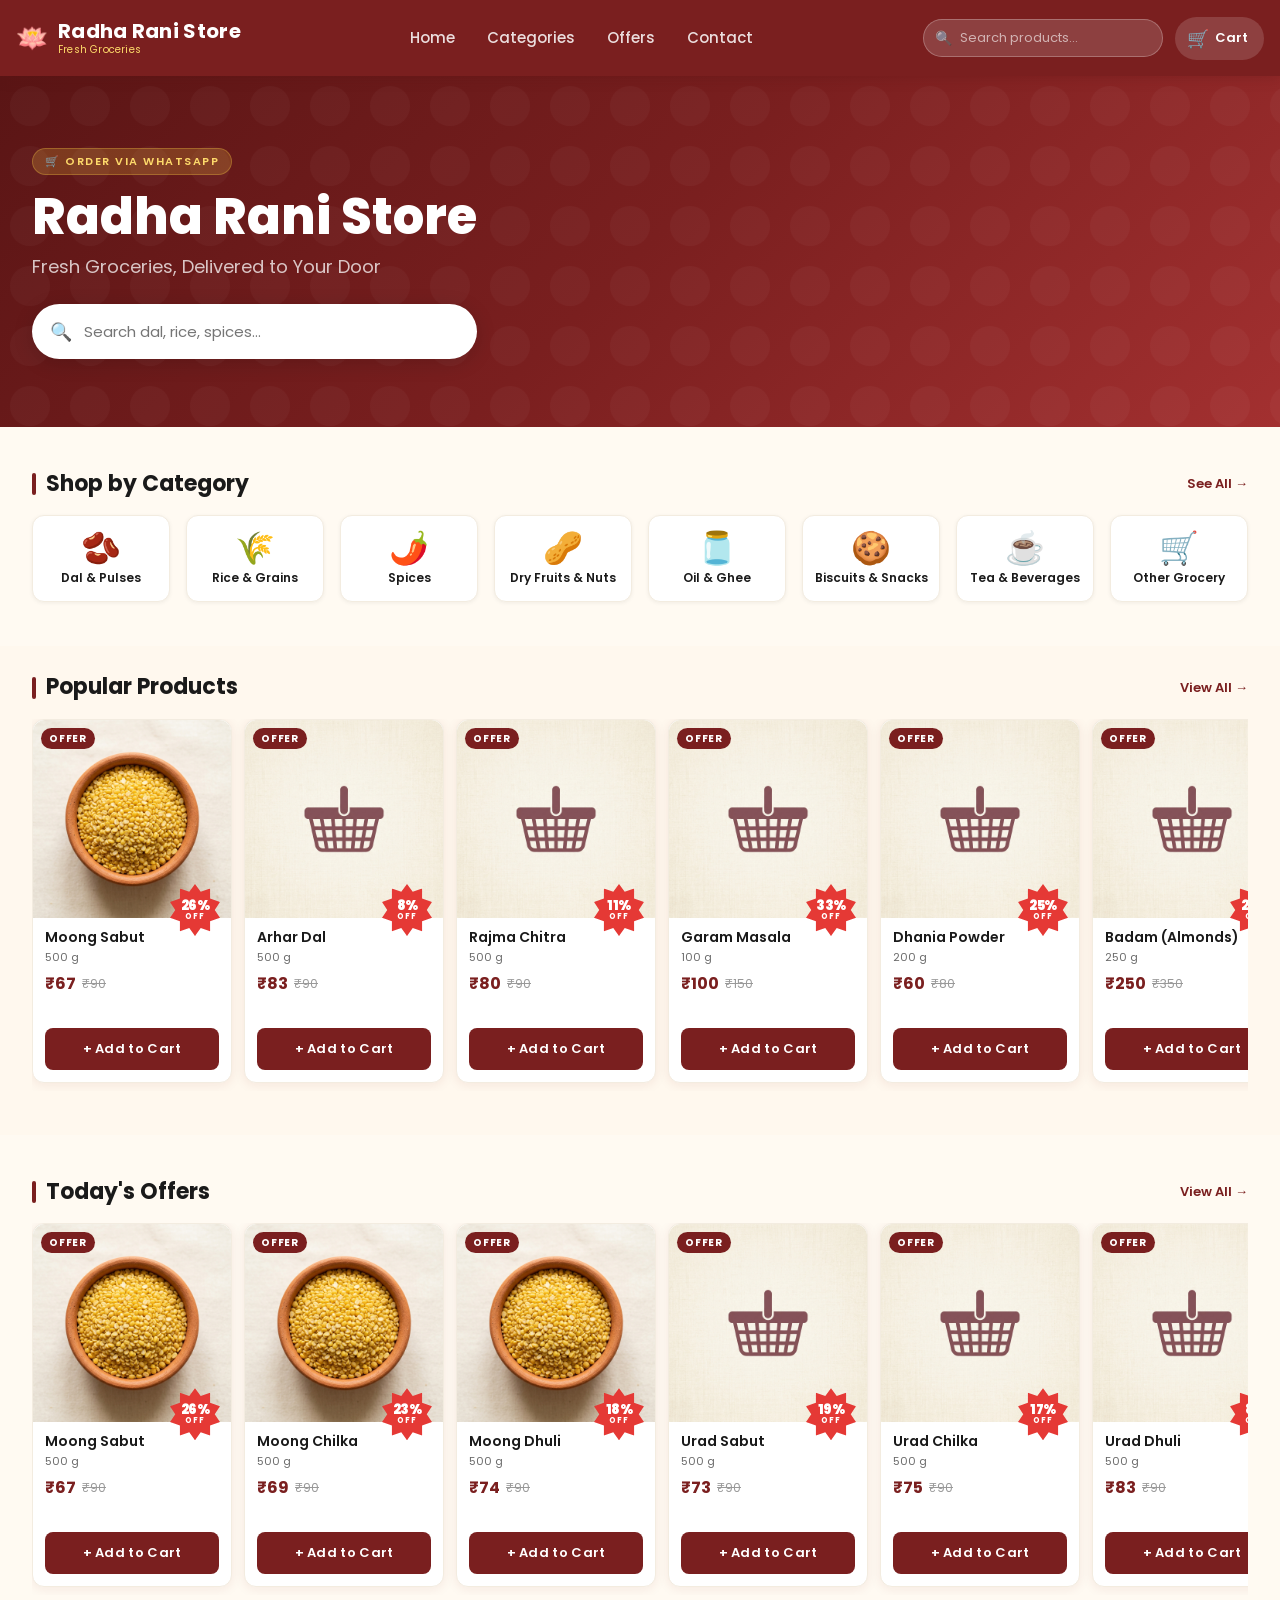
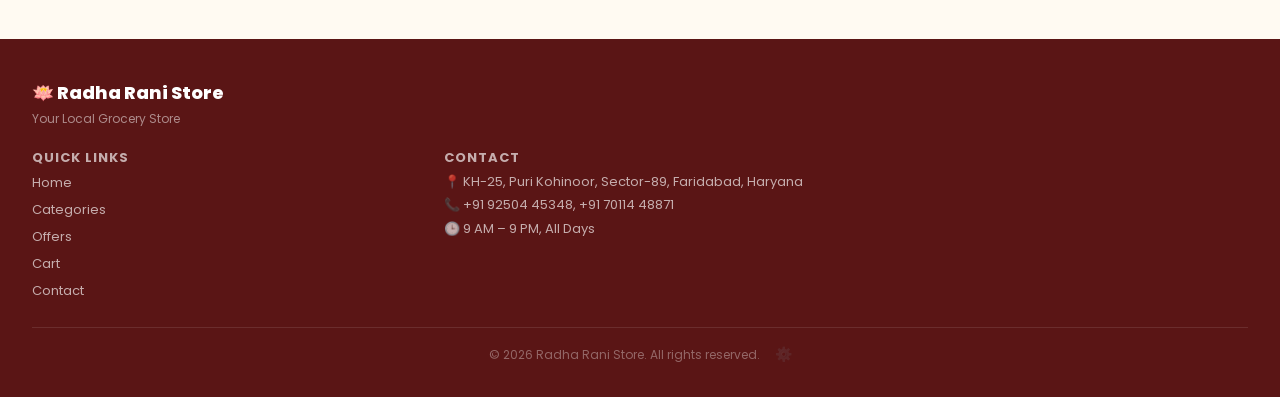
==== commit 34b25405: "docs(README): add GitHub Online Sync section and update admin panel - Add new "Managing Products Onl" ====
--- a/index.html
+++ b/index.html
@@ -383,11 +383,17 @@
           <div id="order-summary-customer"></div>
         </div>
 
-        <!-- WhatsApp Button -->
-        <button class="btn-whatsapp" id="btn-order-whatsapp" aria-label="Place order on WhatsApp">
-          <span class="btn-whatsapp-icon" aria-hidden="true">💬</span>
-          Order via WhatsApp
-        </button>
+        <!-- WhatsApp Buttons -->
+        <div style="display:flex; gap:12px; flex-wrap:wrap; justify-content:center;">
+          <button class="btn-whatsapp" id="btn-order-whatsapp" aria-label="Place order on WhatsApp (Number 1)">
+            <span class="btn-whatsapp-icon" aria-hidden="true">💬</span>
+            Send to Number 1
+          </button>
+          <button class="btn-whatsapp" id="btn-order-whatsapp-2" aria-label="Place order on WhatsApp (Number 2)">
+            <span class="btn-whatsapp-icon" aria-hidden="true">💬</span>
+            Send to Number 2
+          </button>
+        </div>
 
         <p style="text-align:center; color:var(--text-muted); font-size:12px; margin-top:12px;">
           WhatsApp will open with your order pre-filled. Just press Send!
--- a/css/style.css
+++ b/css/style.css
@@ -422,7 +422,6 @@
   background: var(--card);
   border-radius: var(--radius);
   border: 1.5px solid var(--border-light);
-  overflow: hidden;
   display: flex;
   flex-direction: column;
   position: relative;
@@ -447,17 +446,62 @@
   border-radius: var(--radius-pill);
   z-index: 2;
 }
+.discount-burst {
+  position: absolute;
+  bottom: -18px;
+  right: 10px;
+  width: 52px;
+  height: 52px;
+  background: #e53935;
+  color: #fff;
+  border-radius: 50%;
+  display: flex;
+  flex-direction: column;
+  align-items: center;
+  justify-content: center;
+  z-index: 3;
+  box-shadow: 0 3px 8px rgba(229, 57, 53, 0.45);
+  clip-path: polygon(
+    50% 0%, 61% 15%, 79% 9%, 79% 28%,
+    98% 35%, 88% 50%, 98% 65%, 79% 72%,
+    79% 91%, 61% 85%, 50% 100%, 39% 85%,
+    21% 91%, 21% 72%, 2% 65%, 12% 50%,
+    2% 35%, 21% 28%, 21% 9%, 39% 15%
+  );
+}
+.discount-burst-pct {
+  font-size: 13px;
+  font-weight: 900;
+  line-height: 1;
+  letter-spacing: -0.5px;
+}
+.discount-burst-off {
+  font-size: 8px;
+  font-weight: 700;
+  letter-spacing: 0.8px;
+  line-height: 1;
+  margin-top: 1px;
+}
 .product-image-wrap {
   width: 100%;
   aspect-ratio: 1;
+  overflow: visible;
+  background: transparent;
+  position: relative;
+}
+.product-image-crop {
+  width: 100%;
+  height: 100%;
   overflow: hidden;
   background: var(--bg-section);
+  border-radius: var(--radius) var(--radius) 0 0;
 }
 .product-image {
   width: 100%;
   height: 100%;
   object-fit: cover;
   transition: transform var(--transition-slow);
+  display: block;
 }
 .product-card:hover .product-image { transform: scale(1.04); }
 .product-info {
@@ -572,7 +616,9 @@
 }
 .products-row::-webkit-scrollbar { display: none; }
 .products-row .product-card {
+  width: 160px;
   min-width: 160px;
+  max-width: 160px;
   flex-shrink: 0;
 }
 
--- a/css/responsive.css
+++ b/css/responsive.css
@@ -49,7 +49,7 @@
   .category-name { font-size: 12px; }
 
   .products-grid { grid-template-columns: repeat(3, 1fr); gap: 16px; }
-  .products-row .product-card { min-width: 180px; }
+  .products-row .product-card { width: 180px; min-width: 180px; max-width: 180px; }
 
   /* Cart */
   .cart-item { margin: 0 32px 12px; }
@@ -103,7 +103,7 @@
 
   /* Grids */
   .products-grid { grid-template-columns: repeat(4, 1fr); gap: 20px; }
-  .products-row .product-card { min-width: 200px; }
+  .products-row .product-card { width: 200px; min-width: 200px; max-width: 200px; }
   #categories-grid { grid-template-columns: repeat(8, 1fr); gap: 16px; }
 
   /* Product card tweaks */
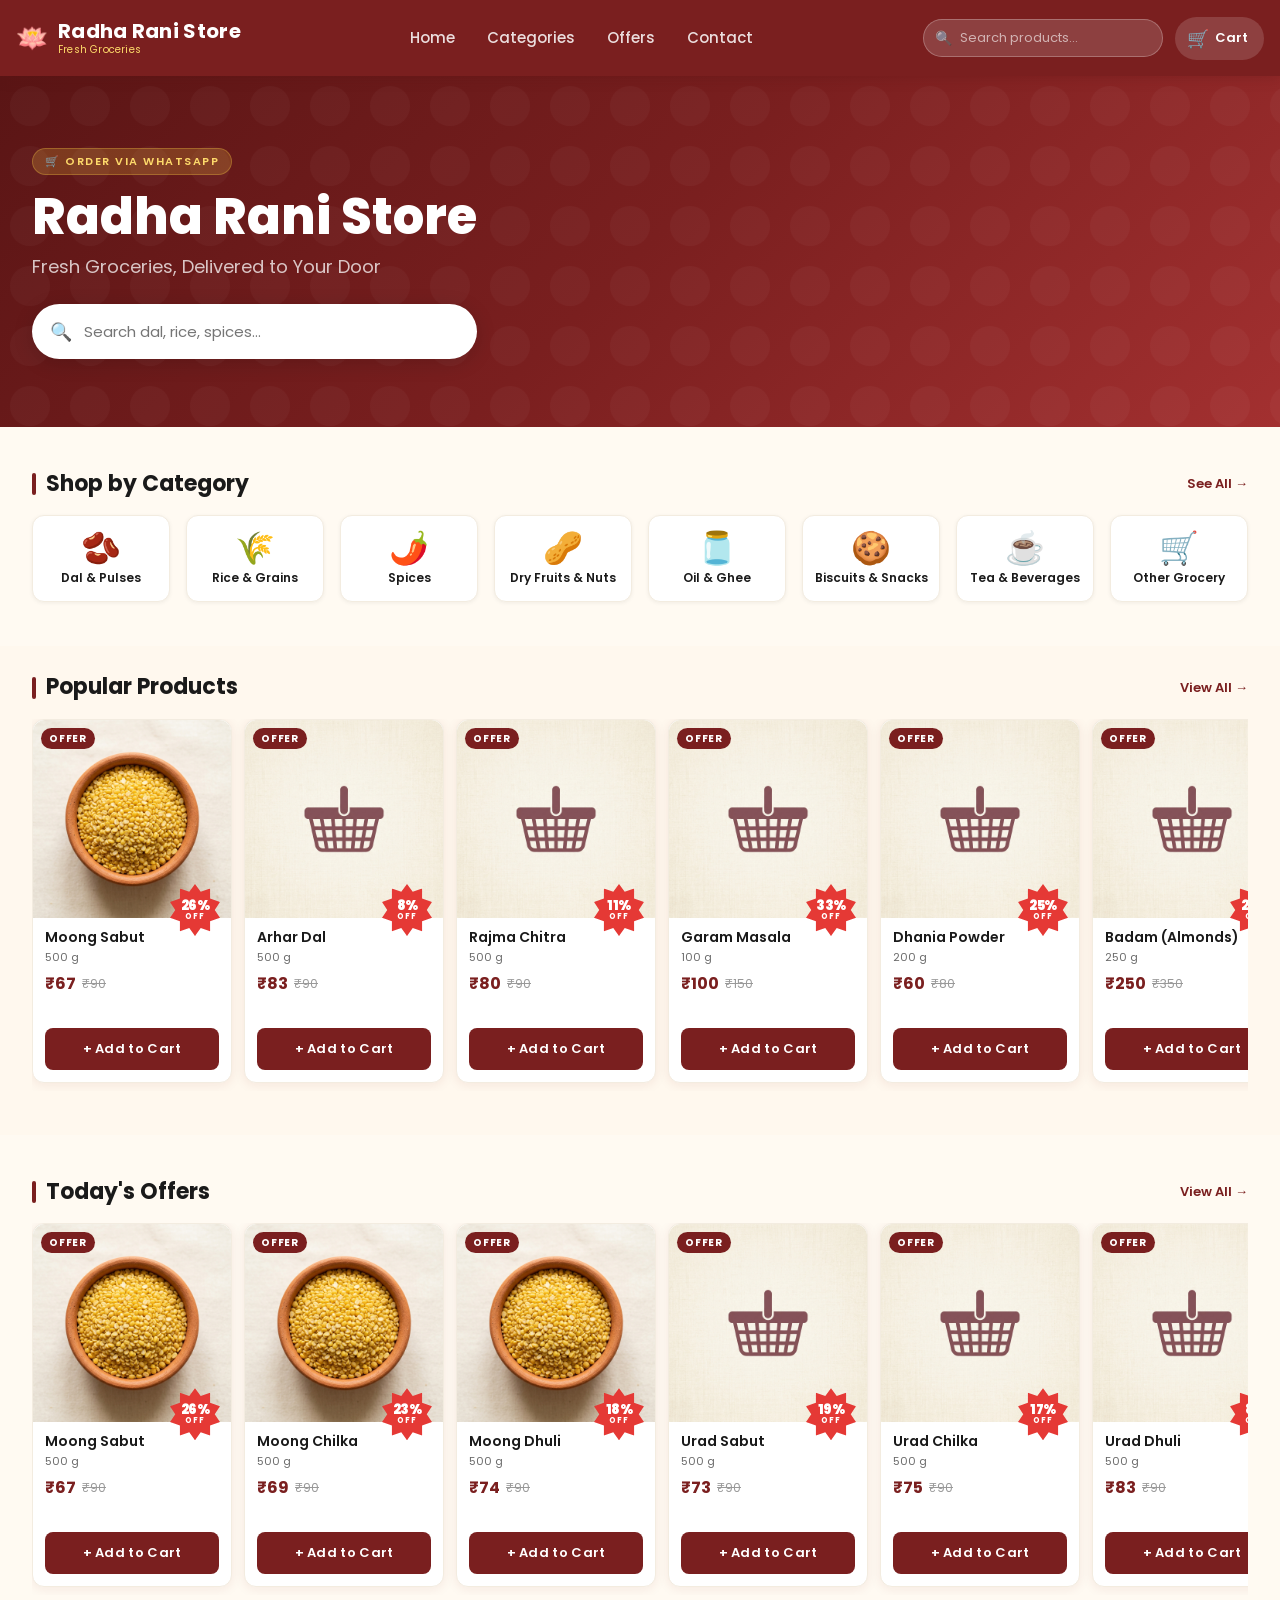
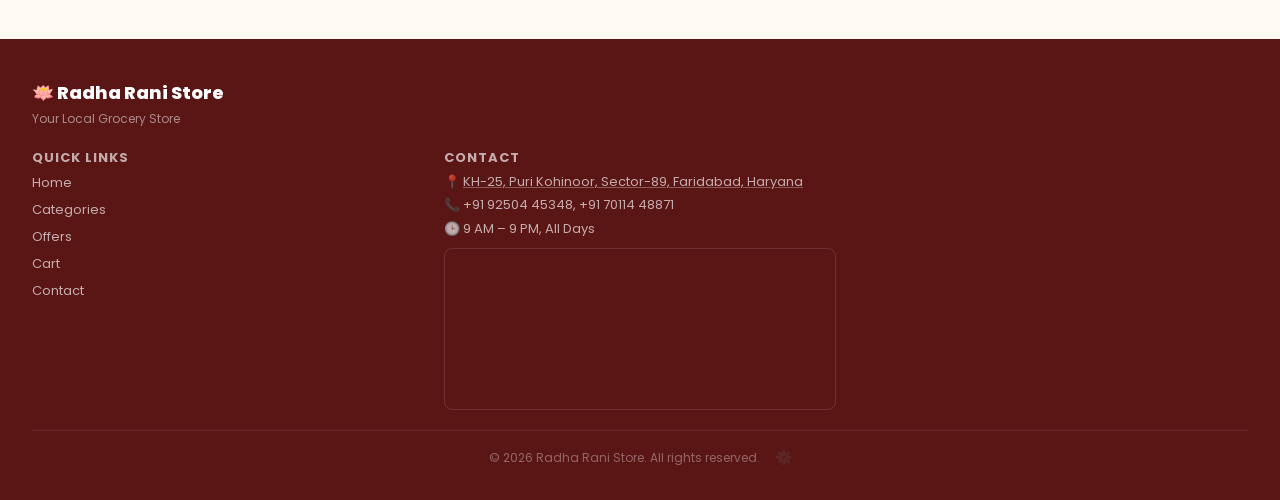
==== commit c2a97857: "feat(footer): add interactive map with embedded Google Maps iframe Added clickable map link to store" ====
--- a/index.html
+++ b/index.html
@@ -178,9 +178,21 @@
           </div>
           <div class="footer-col">
             <p class="footer-col-title">Contact</p>
-            <p>📍 <span id="footer-address">Main Market, Your Town, Haryana</span></p>
+            <p>📍 <a id="footer-address-link" href="https://www.google.com/maps/place/Radha+Rani+Store/@28.3914,77.3066,17z/data=!4m2!3m1!1s0x0:0xad864dcaad45f2c7" target="_blank" rel="noopener noreferrer" class="footer-map-link"><span id="footer-address">Main Market, Your Town, Haryana</span></a></p>
             <p>📞 <span id="footer-phone">+91 99999 99999</span></p>
             <p>🕒 <span id="footer-hours">9 AM – 9 PM, All Days</span></p>
+            <div class="footer-map-embed">
+              <iframe
+                title="Radha Rani Store on Google Maps"
+                src="https://www.google.com/maps/embed?pb=!1m18!1m12!1m3!1d3509.!2d77.3066!3d28.3914!2m3!1f0!2f0!3f0!3m2!1i1024!2i768!4f13.1!3m3!1m2!1s0x0%3A0xad864dcaad45f2c7!2sRadha+Rani+Store!5e0!3m2!1sen!2sin!4v1"
+                width="100%"
+                height="160"
+                style="border:0;"
+                allowfullscreen=""
+                loading="lazy"
+                referrerpolicy="no-referrer-when-downgrade">
+              </iframe>
+            </div>
           </div>
         </div>
         <p class="footer-bottom">
--- a/css/style.css
+++ b/css/style.css
@@ -1100,6 +1100,15 @@
 }
 .footer-col a:hover { color: #fff; }
 .footer-col p { font-size: 13px; color: rgba(255,255,255,0.65); margin-bottom: 4px; }
+.footer-map-link { color: rgba(255,255,255,0.65); text-decoration: underline; text-decoration-color: rgba(255,255,255,0.3); }
+.footer-map-link:hover { color: #fff; text-decoration-color: rgba(255,255,255,0.8); }
+.footer-map-embed {
+  margin-top: 10px;
+  border-radius: 8px;
+  overflow: hidden;
+  border: 1px solid rgba(255,255,255,0.12);
+  line-height: 0;
+}
 .footer-bottom {
   text-align: center;
   font-size: 12px;
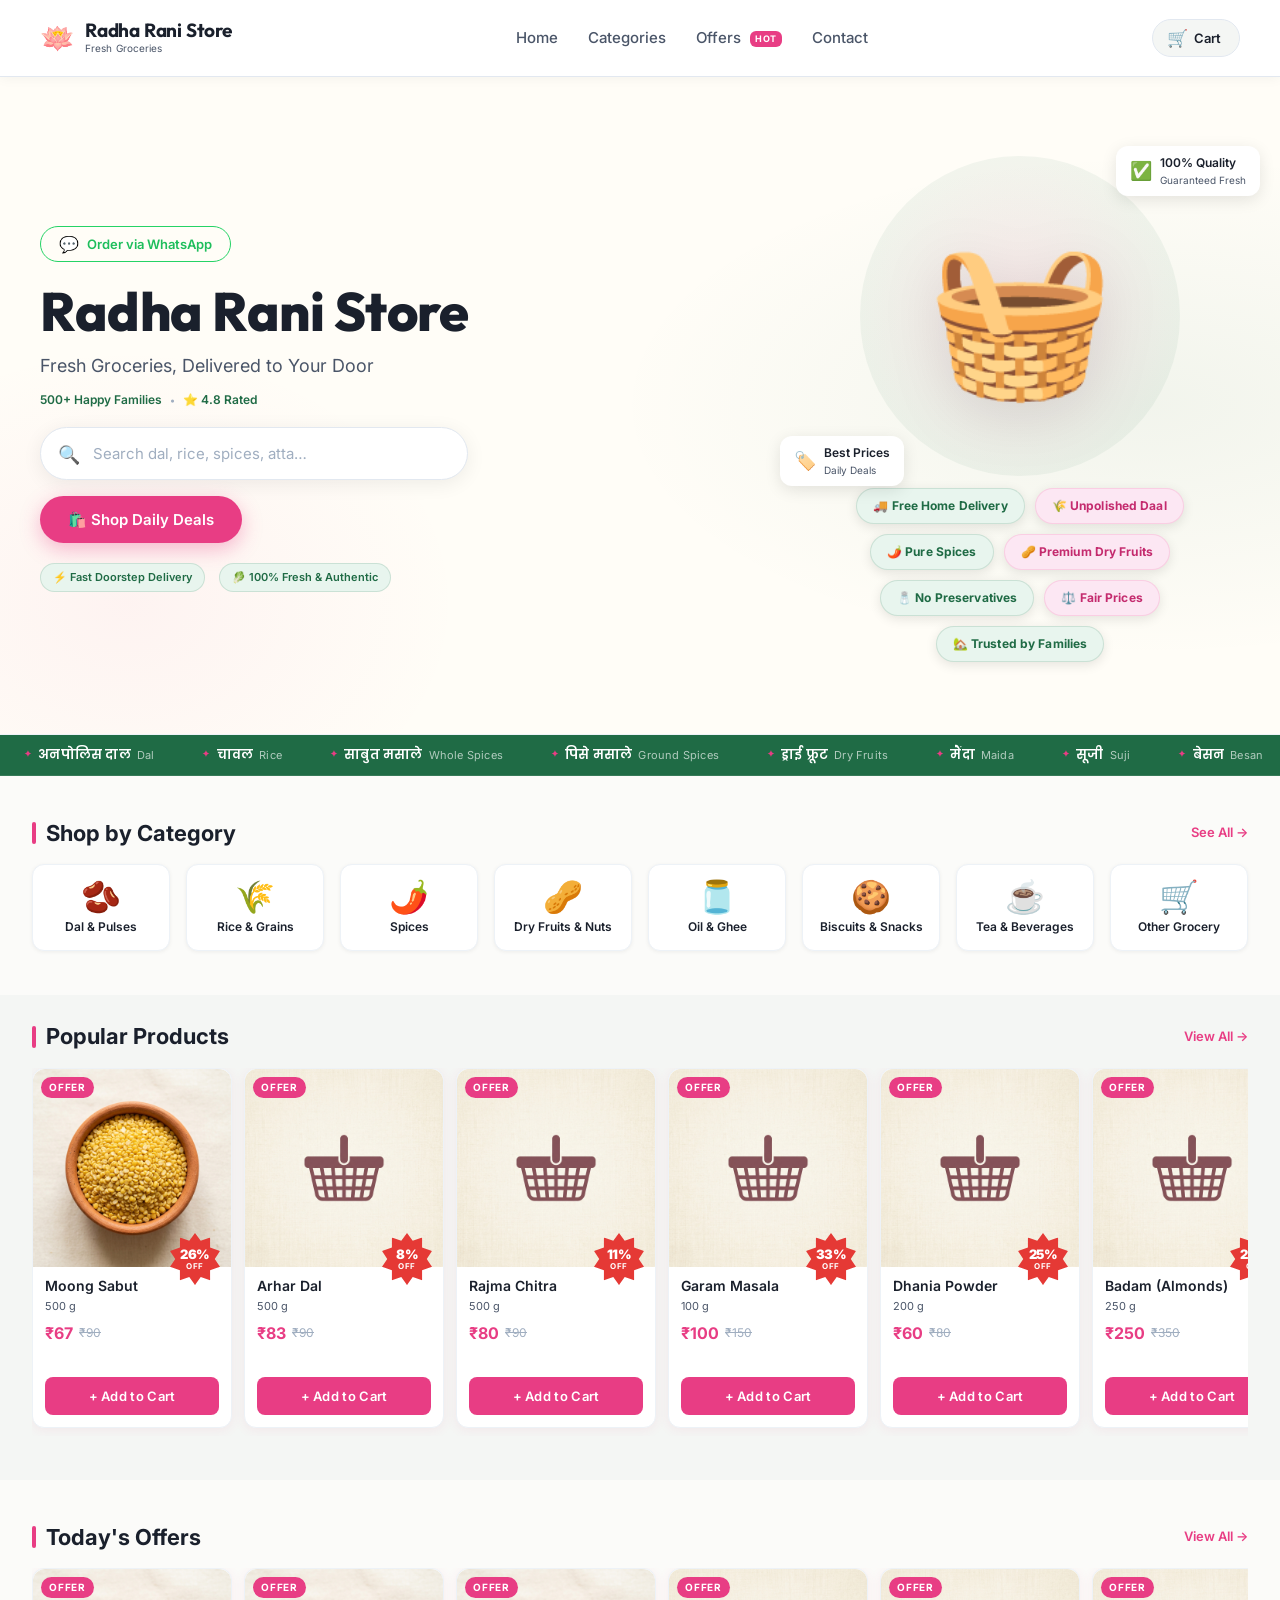
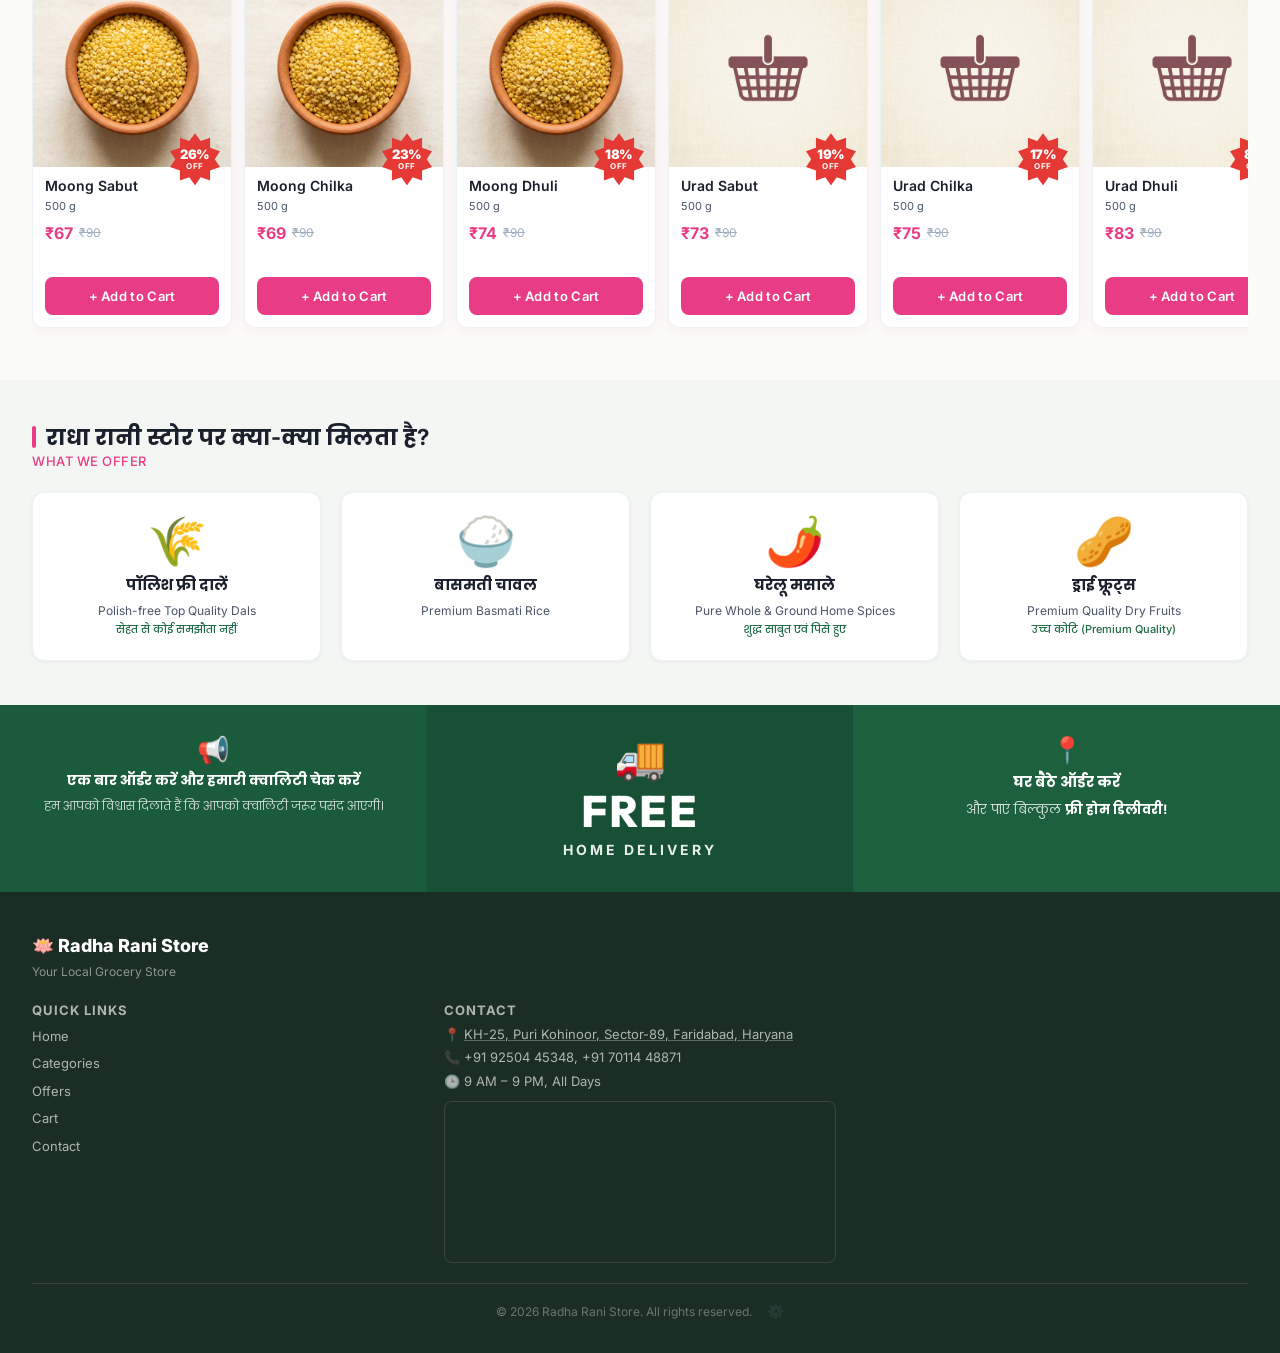
==== commit 860c5ce4: "feat: add marketing sections and admin panel - Add scrolling product marquee strip (Hindi/English bi" ====
--- a/index.html
+++ b/index.html
@@ -8,7 +8,7 @@
   <title>Radha Rani Store | Fresh Grocery Store — Shop Online</title>
   <meta name="description" content="Shop fresh groceries, pulses, spices, dry fruits, oils and daily essentials from Radha Rani Store. Order via WhatsApp with doorstep delivery." />
   <meta name="keywords" content="grocery store, dal, rice, spices, dry fruits, online grocery, WhatsApp order, Radha Rani Store" />
-  <meta name="theme-color" content="#7a1f1f" />
+  <meta name="theme-color" content="#FBFBF9" />
 
   <!-- Open Graph -->
   <meta property="og:title" content="Radha Rani Store | Fresh Groceries" />
@@ -18,7 +18,7 @@
   <!-- Fonts & Styles -->
   <link rel="preconnect" href="https://fonts.googleapis.com" />
   <link rel="preconnect" href="https://fonts.gstatic.com" crossorigin />
-  <link href="https://fonts.googleapis.com/css2?family=Poppins:wght@300;400;500;600;700;800&display=swap" rel="stylesheet" />
+  <link href="https://fonts.googleapis.com/css2?family=Outfit:wght@400;500;600;700;800&family=Inter:wght@400;500;600&family=Poppins:wght@300;400;500;600;700;800&display=swap" rel="stylesheet" />
   <link rel="stylesheet" href="css/style.css" />
   <link rel="stylesheet" href="css/responsive.css" />
 </head>
@@ -59,23 +59,12 @@
       <nav class="header-nav" aria-label="Main navigation">
         <a href="#" data-nav="home"     id="nav-home">Home</a>
         <a href="#" data-nav="products" id="nav-categories">Categories</a>
-        <a href="#" data-action="offers" id="nav-offers">Offers</a>
+        <a href="#" data-action="offers" id="nav-offers">Offers <span class="nav-offers-badge" aria-label="Hot deals">HOT</span></a>
         <a href="#" data-nav="contact"  id="nav-contact">Contact</a>
       </nav>
 
-      <!-- Right: Search + Cart + Hamburger -->
+      <!-- Right: Cart + Hamburger (search removed — lives in hero) -->
       <div class="header-right">
-        <div class="header-search-wrap" aria-label="Search products">
-          <span class="header-search-icon" aria-hidden="true">🔍</span>
-          <input
-            type="search"
-            id="header-search-input"
-            placeholder="Search products…"
-            aria-label="Search products"
-            autocomplete="off"
-          />
-        </div>
-
         <button class="btn-cart-header" data-action="cart" id="header-cart-btn" aria-label="Open cart">
           <span class="cart-icon" aria-hidden="true">🛒</span>
           <span class="cart-badge" aria-label="Items in cart" id="header-cart-badge">0</span>
@@ -111,24 +100,120 @@
     ──────────────────────────────────────────────────────── -->
     <section id="screen-home" class="screen" aria-label="Home">
 
-      <!-- Hero -->
+      <!-- ── Hero ──────────────────────────────────────────────────── -->
       <div class="hero">
         <div class="hero-inner">
+
+          <!-- Left column: text & actions -->
           <div class="hero-content">
-            <span class="hero-label">🛒 Order via WhatsApp</span>
+
+            <!-- WhatsApp Pill Button -->
+            <button class="hero-whatsapp-btn" data-action="whatsapp" aria-label="Order via WhatsApp">
+              <span class="hero-whatsapp-icon" aria-hidden="true">💬</span>
+              Order via WhatsApp
+            </button>
+
+            <!-- Main Headline -->
             <h1>Radha Rani Store</h1>
             <p class="hero-tagline">Fresh Groceries, Delivered to Your Door</p>
+            <!-- TODO: replace with real stats before launch -->
+            <div class="hero-stats">
+              <span>500+ Happy Families</span>
+              <span class="hero-stats-dot">•</span>
+              <span>⭐ 4.8 Rated</span>
+            </div>
+
+            <!-- Hero Search Bar -->
             <div class="hero-search-wrap">
               <span class="hero-search-icon" aria-hidden="true">🔍</span>
               <input
                 type="search"
                 id="search-input"
-                placeholder="Search dal, rice, spices…"
+                placeholder="Search dal, rice, spices, atta…"
                 aria-label="Search grocery products"
                 autocomplete="off"
               />
             </div>
-          </div>
+
+            <!-- Primary CTA -->
+            <button class="hero-cta-btn" data-action="browse" aria-label="Shop daily deals">
+              🛍️ Shop Daily Deals
+            </button>
+
+            <!-- Trust / Delivery strip -->
+            <div class="hero-trust-strip" aria-label="Store highlights">
+              <span class="hero-trust-tag">⚡ Fast Doorstep Delivery</span>
+              <span class="hero-trust-tag">🥬 100% Fresh &amp; Authentic</span>
+            </div>
+
+          </div><!-- /hero-content -->
+
+          <!-- Right column: visual (hidden on mobile, visible on desktop) -->
+          <div class="hero-visual" aria-hidden="true">
+
+            <!-- Emoji + float cards confined to this stage so cards don't overlap bubbles -->
+            <div class="hero-visual-stage">
+              <div class="hero-visual-emoji">🧺</div>
+              <div class="hero-float-card hero-float-card--quality">
+                <span class="float-icon">✅</span>
+                <div>
+                  <div>100% Quality</div>
+                  <div class="hero-float-card-sub">Guaranteed Fresh</div>
+                </div>
+              </div>
+              <div class="hero-float-card hero-float-card--price">
+                <span class="float-icon">🏷️</span>
+                <div>
+                  <div>Best Prices</div>
+                  <div class="hero-float-card-sub">Daily Deals</div>
+                </div>
+              </div>
+            </div><!-- /hero-visual-stage -->
+
+            <!-- Feature bubbles -->
+            <div class="hero-bubbles">
+              <span class="hero-bubble hero-bubble--brand">🚚 Free Home Delivery</span>
+              <span class="hero-bubble hero-bubble--accent">🌾 Unpolished Daal</span>
+              <span class="hero-bubble hero-bubble--brand">🌶️ Pure Spices</span>
+              <span class="hero-bubble hero-bubble--accent">🥜 Premium Dry Fruits</span>
+              <span class="hero-bubble hero-bubble--brand">🧂 No Preservatives</span>
+              <span class="hero-bubble hero-bubble--accent">⚖️ Fair Prices</span>
+              <span class="hero-bubble hero-bubble--brand">🏡 Trusted by Families</span>
+            </div>
+
+          </div><!-- /hero-visual -->
+
+        </div><!-- /hero-inner -->
+      </div><!-- /hero -->
+
+      <!-- ── Product Marquee Strip ────────────────────────────── -->
+      <div class="product-marquee" aria-label="Products available at Radha Rani Store" aria-hidden="true">
+        <div class="marquee-track">
+          <span class="marquee-item"><span class="marquee-dot">✦</span> अनपोलिस दाल <span class="marquee-en">Dal</span></span>
+          <span class="marquee-item"><span class="marquee-dot">✦</span> चावल <span class="marquee-en">Rice</span></span>
+          <span class="marquee-item"><span class="marquee-dot">✦</span> साबुत मसाले <span class="marquee-en">Whole Spices</span></span>
+          <span class="marquee-item"><span class="marquee-dot">✦</span> पिसे मसाले <span class="marquee-en">Ground Spices</span></span>
+          <span class="marquee-item"><span class="marquee-dot">✦</span> ड्राई फ्रूट <span class="marquee-en">Dry Fruits</span></span>
+          <span class="marquee-item"><span class="marquee-dot">✦</span> मैंदा <span class="marquee-en">Maida</span></span>
+          <span class="marquee-item"><span class="marquee-dot">✦</span> सूजी <span class="marquee-en">Suji</span></span>
+          <span class="marquee-item"><span class="marquee-dot">✦</span> बेसन <span class="marquee-en">Besan</span></span>
+          <span class="marquee-item"><span class="marquee-dot">✦</span> MDH मसाले <span class="marquee-en">MDH Spices</span></span>
+          <span class="marquee-item"><span class="marquee-dot">✦</span> चीनी <span class="marquee-en">Sugar</span></span>
+          <span class="marquee-item"><span class="marquee-dot">✦</span> देसी खांड <span class="marquee-en">Desi Khand</span></span>
+        </div>
+        <!-- Duplicate track for seamless infinite loop -->
+        <div class="marquee-track" aria-hidden="true">
+          <span class="marquee-item"><span class="marquee-dot">✦</span> अनपोलिस दाल <span class="marquee-en">Dal</span></span>
+          <span class="marquee-item"><span class="marquee-dot">✦</span> चावल <span class="marquee-en">Rice</span></span>
+          <span class="marquee-item"><span class="marquee-dot">✦</span> साबुत मसाले <span class="marquee-en">Whole Spices</span></span>
+          <span class="marquee-item"><span class="marquee-dot">✦</span> पिसे मसाले <span class="marquee-en">Ground Spices</span></span>
+          <span class="marquee-item"><span class="marquee-dot">✦</span> ड्राई फ्रूट <span class="marquee-en">Dry Fruits</span></span>
+          <span class="marquee-item"><span class="marquee-dot">✦</span> मैंदा <span class="marquee-en">Maida</span></span>
+          <span class="marquee-item"><span class="marquee-dot">✦</span> सूजी <span class="marquee-en">Suji</span></span>
+          <span class="marquee-item"><span class="marquee-dot">✦</span> बेसन <span class="marquee-en">Besan</span></span>
+          <span class="marquee-item"><span class="marquee-dot">✦</span> MDH मसाले <span class="marquee-en">MDH Spices</span></span>
+          <span class="marquee-item"><span class="marquee-dot">✦</span> चीनी <span class="marquee-en">Sugar</span></span>
+          <span class="marquee-item"><span class="marquee-dot">✦</span> देसी खांड <span class="marquee-en">Desi Khand</span></span>
         </div>
       </div>
 
@@ -158,6 +243,57 @@
         </div>
         <div id="offers-products" class="products-row" aria-label="Today's offers"></div>
       </section>
+
+      <!-- ── What We Offer ────────────────────────────────────── -->
+      <section class="section wwo-section" aria-labelledby="wwo-heading">
+        <div class="section-header wwo-header">
+          <div>
+            <h2 class="section-title" id="wwo-heading">राधा रानी स्टोर पर क्या-क्या मिलता है?</h2>
+            <p class="wwo-subtitle">What We Offer</p>
+          </div>
+        </div>
+        <div class="wwo-grid">
+          <div class="wwo-card">
+            <div class="wwo-card-icon">🌾</div>
+            <div class="wwo-card-label">पॉलिश फ्री दालें</div>
+            <div class="wwo-card-sub">Polish-free Top Quality Dals<br><span class="wwo-card-note">सेहत से कोई समझौता नहीं</span></div>
+          </div>
+          <div class="wwo-card">
+            <div class="wwo-card-icon">🍚</div>
+            <div class="wwo-card-label">बासमती चावल</div>
+            <div class="wwo-card-sub">Premium Basmati Rice</div>
+          </div>
+          <div class="wwo-card">
+            <div class="wwo-card-icon">🌶️</div>
+            <div class="wwo-card-label">घरेलू मसाले</div>
+            <div class="wwo-card-sub">Pure Whole &amp; Ground Home Spices<br><span class="wwo-card-note">शुद्ध साबुत एवं पिसे हुए</span></div>
+          </div>
+          <div class="wwo-card">
+            <div class="wwo-card-icon">🥜</div>
+            <div class="wwo-card-label">ड्राई फ्रूट्स</div>
+            <div class="wwo-card-sub">Premium Quality Dry Fruits<br><span class="wwo-card-note">उच्च कोटि (Premium Quality)</span></div>
+          </div>
+        </div>
+      </section>
+
+      <!-- ── Free Home Delivery Banner ────────────────────────── -->
+      <div class="delivery-banner" aria-label="Free home delivery information">
+        <div class="delivery-banner-trust">
+          <span class="delivery-banner-icon">📢</span>
+          <p class="delivery-banner-trust-text">एक बार ऑर्डर करें और हमारी क्वालिटी चेक करें</p>
+          <p class="delivery-banner-trust-sub">हम आपको विश्वास दिलाते हैं कि आपको क्वालिटी जरूर पसंद आएगी।</p>
+        </div>
+        <div class="delivery-banner-main">
+          <span class="delivery-banner-truck">🚚</span>
+          <p class="delivery-banner-free">FREE</p>
+          <p class="delivery-banner-delivery">HOME DELIVERY</p>
+        </div>
+        <div class="delivery-banner-cta">
+          <span class="delivery-banner-icon">📍</span>
+          <p class="delivery-banner-cta-text">घर बैठे ऑर्डर करें</p>
+          <p class="delivery-banner-cta-sub">और पाएं बिल्कुल <strong>फ्री होम डिलीवरी!</strong></p>
+        </div>
+      </div>
 
       <!-- Footer -->
       <footer class="site-footer" role="contentinfo">
--- a/css/style.css
+++ b/css/style.css
@@ -4,47 +4,49 @@
 ================================================================ */
 
 /* ── Google Fonts ─────────────────────────────────────────── */
-@import url('https://fonts.googleapis.com/css2?family=Poppins:wght@300;400;500;600;700;800&display=swap');
+@import url('https://fonts.googleapis.com/css2?family=Outfit:wght@400;500;600;700;800&family=Inter:wght@400;500;600&family=Poppins:wght@300;400;500;600;700;800&display=swap');
 
 /* ── CSS Variables ─────────────────────────────────────────── */
 :root {
-  /* Brand Palette */
-  --primary:         #7a1f1f;
-  --primary-light:   #a33030;
-  --primary-dark:    #5a1515;
-  --secondary:       #f5c542;
-  --secondary-light: #fdd96a;
+  /* Brand Palette — Radha Rani Store */
+  --primary:         #E83D84;   /* Lotus Pink — accents, badges, CTAs */
+  --primary-light:   #F06BA0;
+  --primary-dark:    #C42B6E;
+  --brand-green:     #1F6B45;   /* Deep Leaf Green — trust, contrast */
+  --brand-green-lt:  #E8F5EE;
+  --secondary:       #E83D84;
+  --secondary-light: #F06BA0;
 
   /* Backgrounds */
-  --bg:              #fffaf2;
-  --bg-section:      #fff8ee;
+  --bg:              #FBFBF9;
+  --bg-section:      #F4F6F4;
   --card:            #ffffff;
-  --card-hover:      #fffdf8;
+  --card-hover:      #fafafa;
 
   /* Text */
-  --text:            #1a1a1a;
-  --text-muted:      #6b6b6b;
-  --text-light:      #999999;
+  --text:            #1A202C;   /* Dark Charcoal */
+  --text-muted:      #4A5568;
+  --text-light:      #A0AEC0;
 
   /* Borders */
-  --border:          #ece4d4;
-  --border-light:    #f3ece0;
+  --border:          #E2E8F0;
+  --border-light:    #EDF2F7;
 
   /* Functional */
-  --success:         #2d7a3a;
-  --success-bg:      #e8f5eb;
+  --success:         #1F6B45;
+  --success-bg:      #E8F5EE;
   --danger:          #c0392b;
   --danger-bg:       #fdecea;
   --warning:         #e67e22;
 
   /* Shadows */
   --shadow-sm:       0 1px 4px rgba(0,0,0,0.06);
-  --shadow:          0 4px 16px rgba(0,0,0,0.08);
-  --shadow-md:       0 8px 28px rgba(0,0,0,0.12);
-  --shadow-card:     0 2px 12px rgba(122,31,31,0.08);
+  --shadow:          0 4px 16px rgba(0,0,0,0.07);
+  --shadow-md:       0 8px 28px rgba(0,0,0,0.10);
+  --shadow-card:     0 2px 12px rgba(232,61,132,0.08);
 
   /* Layout */
-  --header-height:   64px;
+  --header-height:   68px;
   --bottom-nav-h:    64px;
   --radius-sm:       8px;
   --radius:          12px;
@@ -69,7 +71,7 @@
 }
 
 body {
-  font-family: 'Poppins', sans-serif;
+  font-family: 'Inter', 'Poppins', sans-serif;
   background-color: var(--bg);
   color: var(--text);
   font-size: 14px;
@@ -144,19 +146,19 @@
   position: sticky;
   top: 0;
   z-index: 100;
-  background: var(--primary);
+  background: #ffffff;
   height: var(--header-height);
   display: flex;
   flex-direction: column;
   justify-content: center;
-  box-shadow: 0 2px 12px rgba(90,21,21,0.25);
+  box-shadow: 0 1px 0 var(--border), 0 2px 12px rgba(0,0,0,0.05);
 }
 .header-inner {
   display: flex;
   align-items: center;
   justify-content: space-between;
   width: 100%;
-  padding: 0 16px;
+  padding: 0 20px;
 }
 .header-logo {
   display: flex;
@@ -165,7 +167,7 @@
   cursor: pointer;
 }
 .header-logo-icon {
-  font-size: 26px;
+  font-size: 28px;
   line-height: 1;
 }
 .header-logo-text {
@@ -173,17 +175,18 @@
   flex-direction: column;
 }
 .header-logo-name {
-  color: #fff;
-  font-size: 16px;
-  font-weight: 700;
-  letter-spacing: 0.3px;
-  line-height: 1.1;
+  color: var(--text);
+  font-family: 'Outfit', 'Poppins', sans-serif;
+  font-size: 17px;
+  font-weight: 700;
+  letter-spacing: -0.2px;
+  line-height: 1.15;
 }
 .header-logo-tagline {
-  color: var(--secondary-light);
+  color: var(--text-muted);
   font-size: 10px;
   font-weight: 400;
-  letter-spacing: 0.2px;
+  letter-spacing: 0.1px;
 }
 
 /* Desktop Nav */
@@ -191,53 +194,42 @@
   display: none;
 }
 .header-nav a {
-  color: rgba(255,255,255,0.85);
+  color: var(--text-muted);
   font-size: 14px;
   font-weight: 500;
-  padding: 6px 14px;
+  padding: 7px 14px;
   border-radius: var(--radius-pill);
   transition: background var(--transition), color var(--transition);
 }
 .header-nav a:hover {
-  color: #fff;
-  background: rgba(255,255,255,0.12);
+  color: var(--text);
+  background: var(--bg-section);
+}
+
+/* Offers nav link — accent badge */
+.header-nav a#nav-offers {
+  position: relative;
+}
+.nav-offers-badge {
+  display: inline-flex;
+  align-items: center;
+  justify-content: center;
+  margin-left: 5px;
+  background: var(--primary);
+  color: #fff;
+  font-size: 9px;
+  font-weight: 700;
+  letter-spacing: 0.4px;
+  padding: 1px 5px;
+  border-radius: 6px;
+  vertical-align: middle;
+  line-height: 14px;
 }
 
 .header-right {
   display: flex;
   align-items: center;
-  gap: 12px;
-}
-
-/* Header Search (desktop) */
-.header-search-wrap {
-  display: none;
-  position: relative;
-}
-.header-search-wrap input {
-  background: rgba(255,255,255,0.15);
-  border: 1.5px solid rgba(255,255,255,0.25);
-  border-radius: var(--radius-pill);
-  padding: 8px 16px 8px 36px;
-  color: #fff;
-  font-size: 13px;
-  width: 200px;
-  outline: none;
-  transition: background var(--transition), width var(--transition);
-}
-.header-search-wrap input::placeholder { color: rgba(255,255,255,0.6); }
-.header-search-wrap input:focus {
-  background: rgba(255,255,255,0.22);
-  width: 260px;
-}
-.header-search-icon {
-  position: absolute;
-  left: 12px;
-  top: 50%;
-  transform: translateY(-50%);
-  font-size: 14px;
-  color: rgba(255,255,255,0.7);
-  pointer-events: none;
+  gap: 10px;
 }
 
 /* Cart button */
@@ -246,101 +238,302 @@
   display: flex;
   align-items: center;
   justify-content: center;
-  background: rgba(255,255,255,0.15);
+  background: var(--bg-section);
+  border: 1.5px solid var(--border);
   border-radius: var(--radius-pill);
-  padding: 8px 16px 8px 12px;
+  padding: 8px 18px 8px 14px;
   gap: 6px;
-  color: #fff;
+  color: var(--text);
   font-size: 13px;
   font-weight: 600;
-  transition: background var(--transition);
-}
-.btn-cart-header:hover { background: rgba(255,255,255,0.25); }
-.btn-cart-header .cart-icon { font-size: 18px; }
+  transition: background var(--transition), border-color var(--transition);
+}
+.btn-cart-header:hover {
+  background: #fff;
+  border-color: var(--primary);
+  color: var(--primary);
+}
+.btn-cart-header .cart-icon { font-size: 17px; }
 .cart-badge {
   display: none;
   position: absolute;
-  top: -6px;
-  right: -6px;
+  top: -7px;
+  right: -7px;
   min-width: 20px;
   height: 20px;
   padding: 0 5px;
-  background: var(--secondary);
-  color: var(--primary-dark);
+  background: var(--primary);
+  color: #fff;
   border-radius: 50px;
   font-size: 11px;
   font-weight: 700;
   align-items: center;
   justify-content: center;
   line-height: 1;
+  border: 2px solid #fff;
 }
 
 /* ── Hero Section ──────────────────────────────────────────── */
 .hero {
-  background: linear-gradient(135deg, var(--primary-dark) 0%, var(--primary) 50%, var(--primary-light) 100%);
-  padding: 40px 16px 36px;
+  background: #FFFDF7;
+  background-image:
+    radial-gradient(ellipse 60% 55% at 90% 50%, rgba(31,107,69,0.06) 0%, transparent 70%),
+    radial-gradient(ellipse 40% 60% at 10% 80%, rgba(232,61,132,0.05) 0%, transparent 65%);
+  padding: 36px 20px 32px;
   position: relative;
   overflow: hidden;
-}
-.hero::before {
-  content: "";
-  position: absolute;
-  inset: 0;
-  background: url("data:image/svg+xml,%3Csvg width='60' height='60' viewBox='0 0 60 60' xmlns='http://www.w3.org/2000/svg'%3E%3Cg fill='none' fill-rule='evenodd'%3E%3Cg fill='%23ffffff' fill-opacity='0.03'%3E%3Ccircle cx='30' cy='30' r='20'/%3E%3C/g%3E%3C/g%3E%3C/svg%3E");
-}
-.hero-inner { position: relative; z-index: 1; }
-.hero-label {
-  display: inline-block;
-  background: rgba(245,197,66,0.2);
-  color: var(--secondary-light);
-  font-size: 11px;
+  border-bottom: 1px solid var(--border-light);
+}
+.hero-inner {
+  position: relative;
+  z-index: 1;
+  display: flex;
+  flex-direction: column;
+  gap: 0;
+}
+
+/* ── Hero: WhatsApp pill button ──────────────────────────── */
+.hero-whatsapp-btn {
+  display: inline-flex;
+  align-items: center;
+  gap: 8px;
+  background: transparent;
+  color: #1ebe5c;
+  font-size: 13px;
   font-weight: 600;
-  letter-spacing: 1.5px;
-  text-transform: uppercase;
-  padding: 4px 12px;
+  padding: 9px 18px;
   border-radius: var(--radius-pill);
+  border: 1.5px solid #25D366;
+  cursor: pointer;
+  width: fit-content;
+  margin-bottom: 18px;
+  transition: background var(--transition), transform var(--transition);
+  box-shadow: none;
+}
+.hero-whatsapp-btn:hover {
+  background: rgba(37,211,102,0.08);
+  transform: translateY(-1px);
+}
+.hero-whatsapp-icon {
+  font-size: 16px;
+  line-height: 1;
+}
+
+/* ── Hero: Headline ─────────────────────────────────────── */
+.hero h1 {
+  font-family: 'Outfit', 'Poppins', sans-serif;
+  color: var(--text);
+  font-size: 30px;
+  font-weight: 800;
+  line-height: 1.18;
+  letter-spacing: -0.5px;
+  margin-bottom: 8px;
+}
+.hero-tagline {
+  color: var(--text-muted);
+  font-size: 15px;
+  font-weight: 400;
   margin-bottom: 12px;
-  border: 1px solid rgba(245,197,66,0.3);
-}
-.hero h1 {
-  color: #fff;
-  font-size: 26px;
-  font-weight: 800;
-  line-height: 1.2;
-  margin-bottom: 6px;
-}
-.hero-tagline {
-  color: rgba(255,255,255,0.75);
-  font-size: 14px;
-  margin-bottom: 24px;
-}
-
-/* Hero Search */
+  line-height: 1.5;
+}
+
+/* ── Hero Stats ─────────────────────────────────────────── */
+.hero-stats {
+  display: flex;
+  align-items: center;
+  gap: 8px;
+  font-size: 12px;
+  font-weight: 600;
+  color: var(--brand-green);
+  margin-bottom: 18px;
+}
+.hero-stats-dot {
+  color: var(--text-light);
+  font-size: 10px;
+}
+
+/* ── Hero Search ────────────────────────────────────────── */
 .hero-search-wrap {
   position: relative;
   max-width: 480px;
+  margin-bottom: 16px;
 }
 .hero-search-wrap input {
   width: 100%;
-  padding: 14px 20px 14px 48px;
+  padding: 15px 20px 15px 50px;
   border-radius: var(--radius-pill);
-  border: none;
+  border: 1.5px solid var(--border);
   font-size: 14px;
-  font-family: 'Poppins', sans-serif;
+  font-family: 'Inter', 'Poppins', sans-serif;
   background: #fff;
   color: var(--text);
-  box-shadow: 0 4px 20px rgba(0,0,0,0.15);
+  box-shadow: 0 4px 20px rgba(0,0,0,0.07);
   outline: none;
-  transition: box-shadow var(--transition);
-}
-.hero-search-wrap input:focus { box-shadow: 0 6px 24px rgba(0,0,0,0.2); }
+  transition: box-shadow var(--transition), border-color var(--transition);
+}
+.hero-search-wrap input::placeholder { color: var(--text-light); }
+.hero-search-wrap input:focus {
+  border-color: var(--primary);
+  box-shadow: 0 6px 24px rgba(232,61,132,0.12);
+}
 .hero-search-icon {
   position: absolute;
   left: 18px;
   top: 50%;
   transform: translateY(-50%);
   font-size: 18px;
+  color: var(--text-light);
   pointer-events: none;
+}
+
+/* ── Hero CTA Button ────────────────────────────────────── */
+.hero-cta-btn {
+  display: inline-flex;
+  align-items: center;
+  gap: 7px;
+  background: var(--primary);
+  color: #fff;
+  font-size: 15px;
+  font-weight: 600;
+  padding: 14px 28px;
+  border-radius: var(--radius-pill);
+  border: none;
+  cursor: pointer;
+  width: fit-content;
+  margin-bottom: 20px;
+  transition: background var(--transition), transform var(--transition);
+  box-shadow: 0 6px 20px rgba(232,61,132,0.35);
+}
+.hero-cta-btn:hover {
+  background: var(--primary-dark);
+  transform: translateY(-1px);
+}
+
+/* ── Hero Trust Strip ───────────────────────────────────── */
+.hero-trust-strip {
+  display: flex;
+  align-items: center;
+  gap: 14px;
+  flex-wrap: wrap;
+}
+.hero-trust-tag {
+  display: inline-flex;
+  align-items: center;
+  gap: 5px;
+  background: var(--brand-green-lt);
+  color: var(--brand-green);
+  font-size: 11px;
+  font-weight: 600;
+  padding: 5px 12px;
+  border-radius: var(--radius-pill);
+  border: 1px solid rgba(31,107,69,0.15);
+}
+
+/* ── Hero Right Column ──────────────────────────────────── */
+.hero-visual {
+  display: none; /* hidden on mobile, shown on desktop */
+  position: relative;
+  align-items: center;
+  justify-content: center;
+  flex-shrink: 0;
+}
+/* Stage: fixed-height zone for emoji + float cards, bubbles sit below */
+.hero-visual-stage {
+  position: relative;
+  width: 220px;
+  height: 220px;
+  display: flex;
+  align-items: center;
+  justify-content: center;
+  flex-shrink: 0;
+}
+.hero-visual-stage::before {
+  content: "";
+  position: absolute;
+  width: 220px;
+  height: 220px;
+  background: radial-gradient(circle, rgba(232,61,132,0.10) 0%, rgba(31,107,69,0.06) 70%, transparent 100%);
+  border-radius: 50%;
+  z-index: 0;
+}
+.hero-visual-emoji {
+  position: relative;
+  z-index: 1;
+  font-size: 100px;
+  line-height: 1;
+  filter: drop-shadow(0 12px 28px rgba(0,0,0,0.10));
+  animation: heroFloat 4s ease-in-out infinite;
+}
+@keyframes heroFloat {
+  0%, 100% { transform: translateY(0); }
+  50%       { transform: translateY(-10px); }
+}
+
+/* Floating micro-cards on the hero visual */
+.hero-float-card {
+  position: absolute;
+  z-index: 2;
+  background: #fff;
+  border-radius: var(--radius);
+  padding: 8px 14px;
+  display: flex;
+  align-items: center;
+  gap: 8px;
+  box-shadow: 0 4px 16px rgba(0,0,0,0.10);
+  font-size: 12px;
+  font-weight: 600;
+  color: var(--text);
+  white-space: nowrap;
+}
+.hero-float-card .float-icon { font-size: 18px; line-height: 1; }
+.hero-float-card-sub { font-size: 10px; font-weight: 400; color: var(--text-muted); margin-top: 1px; }
+.hero-float-card--quality {
+  top: -10px;
+  right: -80px;
+}
+.hero-float-card--price {
+  bottom: -10px;
+  left: -80px;
+  right: auto;
+}
+
+/* ── Hero Feature Bubbles ───────────────────────────────── */
+.hero-bubbles {
+  display: flex;
+  flex-wrap: wrap;
+  gap: 10px;
+  justify-content: center;
+  padding: 12px 4px 0;
+  z-index: 1;
+}
+.hero-bubble {
+  display: inline-flex;
+  align-items: center;
+  gap: 6px;
+  padding: 8px 16px;
+  border-radius: var(--radius-pill);
+  font-size: 12px;
+  font-weight: 700;
+  letter-spacing: 0.01em;
+  box-shadow: 0 3px 12px rgba(0,0,0,0.10);
+  cursor: default;
+  transition: transform 0.18s ease, box-shadow 0.18s ease;
+  white-space: nowrap;
+}
+.hero-bubble:hover {
+  transform: translateY(-3px) scale(1.04);
+  box-shadow: 0 6px 20px rgba(0,0,0,0.15);
+}
+/* Brand-consolidated colour variants (green + pink only) */
+.hero-bubble--brand {
+  background: var(--brand-green-lt);
+  color: var(--brand-green);
+  border: 1.5px solid rgba(31,107,69,0.15);
+}
+.hero-bubble--accent {
+  background: #fce7f3;
+  color: var(--primary-dark);
+  border: 1.5px solid rgba(232,61,132,0.15);
 }
 
 /* ── Section Common ────────────────────────────────────────── */
@@ -397,7 +590,7 @@
 }
 .category-card:hover, .category-card:focus-visible {
   border-color: var(--primary);
-  box-shadow: 0 4px 16px rgba(122,31,31,0.15);
+  box-shadow: 0 4px 16px rgba(232,61,132,0.15);
   transform: translateY(-2px);
   outline: none;
 }
@@ -799,12 +992,12 @@
   text-align: center;
   letter-spacing: 0.5px;
   transition: background var(--transition), transform var(--transition), box-shadow var(--transition);
-  box-shadow: 0 4px 14px rgba(122,31,31,0.3);
+  box-shadow: 0 4px 14px rgba(232,61,132,0.30);
 }
 .btn-primary:hover {
-  background: var(--primary-light);
+  background: var(--primary-dark);
   transform: translateY(-1px);
-  box-shadow: 0 6px 20px rgba(122,31,31,0.35);
+  box-shadow: 0 6px 20px rgba(232,61,132,0.35);
 }
 .btn-primary:active { transform: translateY(0); }
 
@@ -898,7 +1091,7 @@
 }
 .form-input:focus {
   border-color: var(--primary);
-  box-shadow: 0 0 0 3px rgba(122,31,31,0.08);
+  box-shadow: 0 0 0 3px rgba(232,61,132,0.08);
 }
 .form-input::placeholder { color: var(--text-light); }
 textarea.form-input { resize: vertical; min-height: 80px; }
@@ -924,7 +1117,7 @@
 }
 .radio-option:hover {
   border-color: var(--primary);
-  background: rgba(122,31,31,0.03);
+  background: rgba(232,61,132,0.04);
 }
 .radio-option input[type="radio"] { accent-color: var(--primary); width: 16px; height: 16px; }
 .radio-label {
@@ -1049,7 +1242,7 @@
   box-shadow: var(--shadow-sm);
 }
 .store-info-header {
-  background: linear-gradient(135deg, var(--primary-dark), var(--primary));
+  background: linear-gradient(135deg, var(--brand-green) 0%, #2a8a58 100%);
   padding: 20px;
   text-align: center;
 }
@@ -1069,7 +1262,7 @@
 
 /* ── Footer ────────────────────────────────────────────────── */
 .site-footer {
-  background: var(--primary-dark);
+  background: #1a2e24;
   color: rgba(255,255,255,0.75);
   padding: 32px 16px 24px;
   margin-bottom: var(--bottom-nav-h);
@@ -1084,7 +1277,7 @@
   margin-bottom: 20px;
 }
 .footer-col-title {
-  color: var(--secondary-light);
+  color: rgba(255,255,255,0.85);
   font-size: 12px;
   font-weight: 700;
   text-transform: uppercase;
@@ -1177,18 +1370,22 @@
   gap: 5px;
   width: 40px;
   height: 40px;
-  background: rgba(255,255,255,0.12);
+  background: var(--bg-section);
+  border: 1.5px solid var(--border);
   border-radius: var(--radius-sm);
   padding: 8px;
-  transition: background var(--transition);
+  transition: background var(--transition), border-color var(--transition);
   flex-shrink: 0;
 }
-.hamburger-btn:hover { background: rgba(255,255,255,0.22); }
+.hamburger-btn:hover {
+  background: var(--border-light);
+  border-color: var(--primary);
+}
 .hamburger-bar {
   display: block;
   width: 20px;
   height: 2px;
-  background: #fff;
+  background: var(--text);
   border-radius: 2px;
   transition: transform 0.3s ease, opacity 0.2s ease;
   transform-origin: center;
@@ -1211,8 +1408,10 @@
   top: 100%;
   left: 0;
   right: 0;
-  background: var(--primary-dark);
-  border-top: 1px solid rgba(255,255,255,0.1);
+  background: #fff;
+  border-top: 1px solid var(--border);
+  border-bottom: 1px solid var(--border);
+  box-shadow: 0 8px 24px rgba(0,0,0,0.08);
   z-index: 99;
   /* Hidden state */
   max-height: 0;
@@ -1229,16 +1428,16 @@
   align-items: center;
   gap: 12px;
   padding: 14px 20px;
-  color: rgba(255,255,255,0.88);
+  color: var(--text-muted);
   font-size: 15px;
   font-weight: 500;
-  border-bottom: 1px solid rgba(255,255,255,0.06);
+  border-bottom: 1px solid var(--border-light);
   transition: background var(--transition), color var(--transition);
   cursor: pointer;
 }
 .mobile-nav-link:hover {
-  background: rgba(255,255,255,0.08);
-  color: #fff;
+  background: var(--bg-section);
+  color: var(--text);
 }
 .mobile-nav-link:last-child { border-bottom: none; }
 
@@ -1265,7 +1464,7 @@
 .btn-back:hover {
   border-color: var(--primary);
   color: var(--primary);
-  background: rgba(122,31,31,0.06);
+  background: rgba(232,61,132,0.05);
 }
 
 /* Screen title bar — update to align back button */
@@ -1336,7 +1535,7 @@
   box-shadow: var(--shadow-card);
 }
 .store-info-header {
-  background: linear-gradient(135deg, var(--primary-dark), var(--primary));
+  background: linear-gradient(135deg, var(--brand-green) 0%, #2a8a58 100%);
   padding: 24px 20px;
   text-align: center;
 }
@@ -1346,7 +1545,7 @@
   font-weight: 700;
 }
 .store-info-sub {
-  color: var(--secondary-light);
+  color: rgba(255,255,255,0.80);
   font-size: 13px;
   margin-top: 4px;
 }
@@ -1384,3 +1583,213 @@
   text-decoration: none;
 }
 .footer-admin-link:hover { opacity: 0.8; }
+
+/* ── Product Marquee Strip ──────────────────────────────────── */
+.product-marquee {
+  display: flex;
+  overflow: hidden;
+  background: var(--brand-green);
+  padding: 10px 0;
+  border-bottom: 1px solid rgba(255,255,255,0.10);
+  user-select: none;
+}
+.marquee-track {
+  display: flex;
+  flex-shrink: 0;
+  align-items: center;
+  gap: 0;
+  animation: marqueeScroll 28s linear infinite;
+  will-change: transform;
+}
+@keyframes marqueeScroll {
+  0%   { transform: translateX(0); }
+  100% { transform: translateX(-100%); }
+}
+.product-marquee:hover .marquee-track {
+  animation-play-state: paused;
+}
+.marquee-item {
+  display: inline-flex;
+  align-items: center;
+  gap: 6px;
+  white-space: nowrap;
+  font-size: 13px;
+  font-weight: 600;
+  color: #fff;
+  padding: 0 24px;
+  font-family: 'Poppins', 'Outfit', sans-serif;
+  letter-spacing: 0.2px;
+}
+.marquee-dot {
+  color: var(--primary);
+  font-size: 9px;
+  flex-shrink: 0;
+}
+.marquee-en {
+  font-size: 11px;
+  font-weight: 400;
+  color: rgba(255,255,255,0.65);
+  font-family: 'Inter', sans-serif;
+}
+
+/* ── What We Offer Section ──────────────────────────────────── */
+.wwo-section {
+  background: var(--bg-section);
+}
+.wwo-header {
+  margin-bottom: 20px;
+  flex-direction: column;
+  align-items: flex-start;
+  gap: 4px;
+}
+#wwo-heading {
+  position: relative;
+  padding-left: 14px;
+}
+#wwo-heading::before {
+  content: "";
+  position: absolute;
+  left: 0;
+  top: 50%;
+  transform: translateY(-50%);
+  width: 4px;
+  height: 22px;
+  background: var(--primary);
+  border-radius: 2px;
+}
+.wwo-subtitle {
+  font-size: 13px;
+  font-weight: 500;
+  color: var(--primary);
+  margin-top: 2px;
+  letter-spacing: 0.5px;
+  text-transform: uppercase;
+}
+.wwo-grid {
+  display: grid;
+  grid-template-columns: repeat(2, 1fr);
+  gap: 14px;
+}
+.wwo-card {
+  background: var(--card);
+  border-radius: var(--radius);
+  box-shadow: var(--shadow-sm);
+  border: 1px solid var(--border-light);
+  padding: 20px 16px 18px;
+  display: flex;
+  flex-direction: column;
+  align-items: center;
+  text-align: center;
+  gap: 8px;
+  transition: box-shadow var(--transition), transform var(--transition);
+}
+.wwo-card:hover {
+  box-shadow: var(--shadow-md);
+  transform: translateY(-2px);
+}
+.wwo-card-icon {
+  font-size: 40px;
+  line-height: 1;
+  margin-bottom: 2px;
+}
+.wwo-card-label {
+  font-size: 15px;
+  font-weight: 700;
+  color: var(--text);
+  font-family: 'Poppins', 'Outfit', sans-serif;
+  line-height: 1.3;
+}
+.wwo-card-sub {
+  font-size: 12px;
+  color: var(--text-muted);
+  line-height: 1.5;
+}
+.wwo-card-note {
+  font-size: 11px;
+  color: var(--brand-green);
+  font-weight: 500;
+}
+
+/* ── Free Home Delivery Banner ──────────────────────────────── */
+.delivery-banner {
+  display: flex;
+  flex-direction: column;
+  align-items: center;
+  gap: 0;
+  background: var(--brand-green);
+  color: #fff;
+}
+.delivery-banner-trust,
+.delivery-banner-main,
+.delivery-banner-cta {
+  width: 100%;
+  padding: 22px 24px;
+  display: flex;
+  flex-direction: column;
+  align-items: center;
+  text-align: center;
+  gap: 6px;
+}
+.delivery-banner-trust {
+  background: rgba(0,0,0,0.15);
+}
+.delivery-banner-main {
+  background: rgba(0,0,0,0.25);
+  padding: 28px 24px;
+}
+.delivery-banner-cta {
+  background: rgba(0,0,0,0.10);
+}
+.delivery-banner-icon {
+  font-size: 26px;
+  line-height: 1;
+  margin-bottom: 2px;
+}
+.delivery-banner-trust-text {
+  font-size: 14px;
+  font-weight: 700;
+  color: #fff;
+  font-family: 'Poppins', sans-serif;
+  line-height: 1.4;
+}
+.delivery-banner-trust-sub {
+  font-size: 12px;
+  color: rgba(255,255,255,0.75);
+  line-height: 1.5;
+}
+.delivery-banner-truck {
+  font-size: 42px;
+  line-height: 1;
+  display: block;
+}
+.delivery-banner-free {
+  font-size: 36px;
+  font-weight: 800;
+  color: #fff;
+  letter-spacing: 2px;
+  font-family: 'Outfit', 'Poppins', sans-serif;
+  line-height: 1;
+  margin-top: 4px;
+}
+.delivery-banner-delivery {
+  font-size: 14px;
+  font-weight: 700;
+  color: rgba(255,255,255,0.90);
+  letter-spacing: 3px;
+  text-transform: uppercase;
+}
+.delivery-banner-cta-text {
+  font-size: 15px;
+  font-weight: 700;
+  color: #fff;
+  font-family: 'Poppins', sans-serif;
+}
+.delivery-banner-cta-sub {
+  font-size: 13px;
+  color: rgba(255,255,255,0.80);
+  line-height: 1.5;
+}
+.delivery-banner-cta-sub strong {
+  color: #fff;
+  font-weight: 700;
+}
--- a/css/responsive.css
+++ b/css/responsive.css
@@ -7,7 +7,9 @@
 
 /* ── Small Mobile adjustments (< 360px) ─────────────────────── */
 @media (max-width: 359px) {
-  .hero h1 { font-size: 22px; }
+  .hero h1 { font-size: 24px; }
+  .hero-whatsapp-btn { font-size: 12px; padding: 8px 14px; }
+  .hero-trust-strip { gap: 8px; }
   #categories-grid { grid-template-columns: repeat(4, 1fr); gap: 6px; }
   .category-icon { font-size: 22px; }
   .category-name { font-size: 10px; }
@@ -21,18 +23,19 @@
 
   /* Header */
   .site-header { height: 72px; }
-  .header-logo-name { font-size: 20px; }
+  .header-inner { padding: 0 32px; }
+  .header-logo-name { font-size: 19px; }
   .header-nav {
     display: flex;
     align-items: center;
-    gap: 4px;
+    gap: 2px;
   }
-  .header-search-wrap { display: block; }
   .bottom-nav { display: none; }
 
-  /* Hero */
-  .hero { padding: 56px 32px 52px; }
-  .hero h1 { font-size: 36px; }
+  /* Hero — tablet: stack vertically, wider content */
+  .hero { padding: 52px 32px 48px; }
+  .hero-inner { flex-direction: column; }
+  .hero h1 { font-size: 38px; }
   .hero-tagline { font-size: 16px; }
   .hero-search-wrap input { padding: 16px 20px 16px 52px; font-size: 15px; }
   .hero-search-wrap { max-width: 560px; }
@@ -41,6 +44,28 @@
   .section { padding: 36px 32px; }
   .section-title { font-size: 22px; }
   #filter-pills { padding: 20px 32px 0; }
+
+  /* What We Offer */
+  .wwo-grid { grid-template-columns: repeat(4, 1fr); gap: 20px; }
+  .wwo-card { padding: 24px 20px 22px; }
+  .wwo-card-icon { font-size: 48px; }
+
+  /* Delivery Banner */
+  .delivery-banner {
+    flex-direction: row;
+    align-items: stretch;
+  }
+  .delivery-banner-trust,
+  .delivery-banner-main,
+  .delivery-banner-cta {
+    flex: 1;
+    padding: 32px 28px;
+    width: auto;
+  }
+  .delivery-banner-main {
+    padding: 32px 28px;
+  }
+  .delivery-banner-free { font-size: 44px; }
 
   /* Grids */
   #categories-grid { grid-template-columns: repeat(8, 1fr); gap: 12px; }
@@ -84,18 +109,38 @@
 
   /* Header */
   .site-header { height: 76px; }
-  .header-inner { max-width: 1280px; margin: 0 auto; }
+  .header-inner { max-width: 1280px; margin: 0 auto; padding: 0 40px; }
   .header-nav a { font-size: 15px; }
-  .header-search-wrap input { width: 240px; }
-  .header-search-wrap input:focus { width: 300px; }
 
-  /* Hero */
-  .hero { padding: 72px 32px 68px; }
-  .hero-inner { max-width: 1280px; margin: 0 auto; display: flex; align-items: center; justify-content: space-between; gap: 40px; }
-  .hero-content { max-width: 520px; }
-  .hero h1 { font-size: 44px; }
+  /* Hero — 2-column grid layout */
+  .hero { padding: 64px 40px 60px; }
+  .hero-inner {
+    max-width: 1280px;
+    margin: 0 auto;
+    flex-direction: row;
+    align-items: center;
+    justify-content: space-between;
+    gap: 48px;
+  }
+  .hero-content { max-width: 540px; flex-shrink: 0; }
+  .hero h1 { font-size: 46px; }
   .hero-tagline { font-size: 18px; }
   .hero-search-wrap { max-width: 100%; }
+
+  /* Show right visual column on desktop */
+  .hero-visual {
+    display: flex;
+    flex: 1;
+    flex-direction: column;
+    align-items: center;
+    justify-content: flex-start;
+    gap: 0;
+    min-height: 340px;
+    max-width: 400px;
+  }
+  .hero-visual-stage { width: 280px; height: 280px; }
+  .hero-visual-stage::before { width: 280px; height: 280px; }
+  .hero-visual-emoji { font-size: 130px; }
 
   /* Sections */
   .section { padding: 44px 32px; }
@@ -122,7 +167,12 @@
 
 /* ── Wide Desktop (1280px+) ──────────────────────────────────── */
 @media (min-width: 1280px) {
-  .hero h1 { font-size: 50px; }
+  .hero { padding: 80px 40px 72px; }
+  .hero h1 { font-size: 54px; }
+  .hero-visual { max-width: 440px; }
+  .hero-visual-stage { width: 320px; height: 320px; }
+  .hero-visual-stage::before { width: 320px; height: 320px; }
+  .hero-visual-emoji { font-size: 150px; }
   .products-grid { grid-template-columns: repeat(5, 1fr); }
 }
 
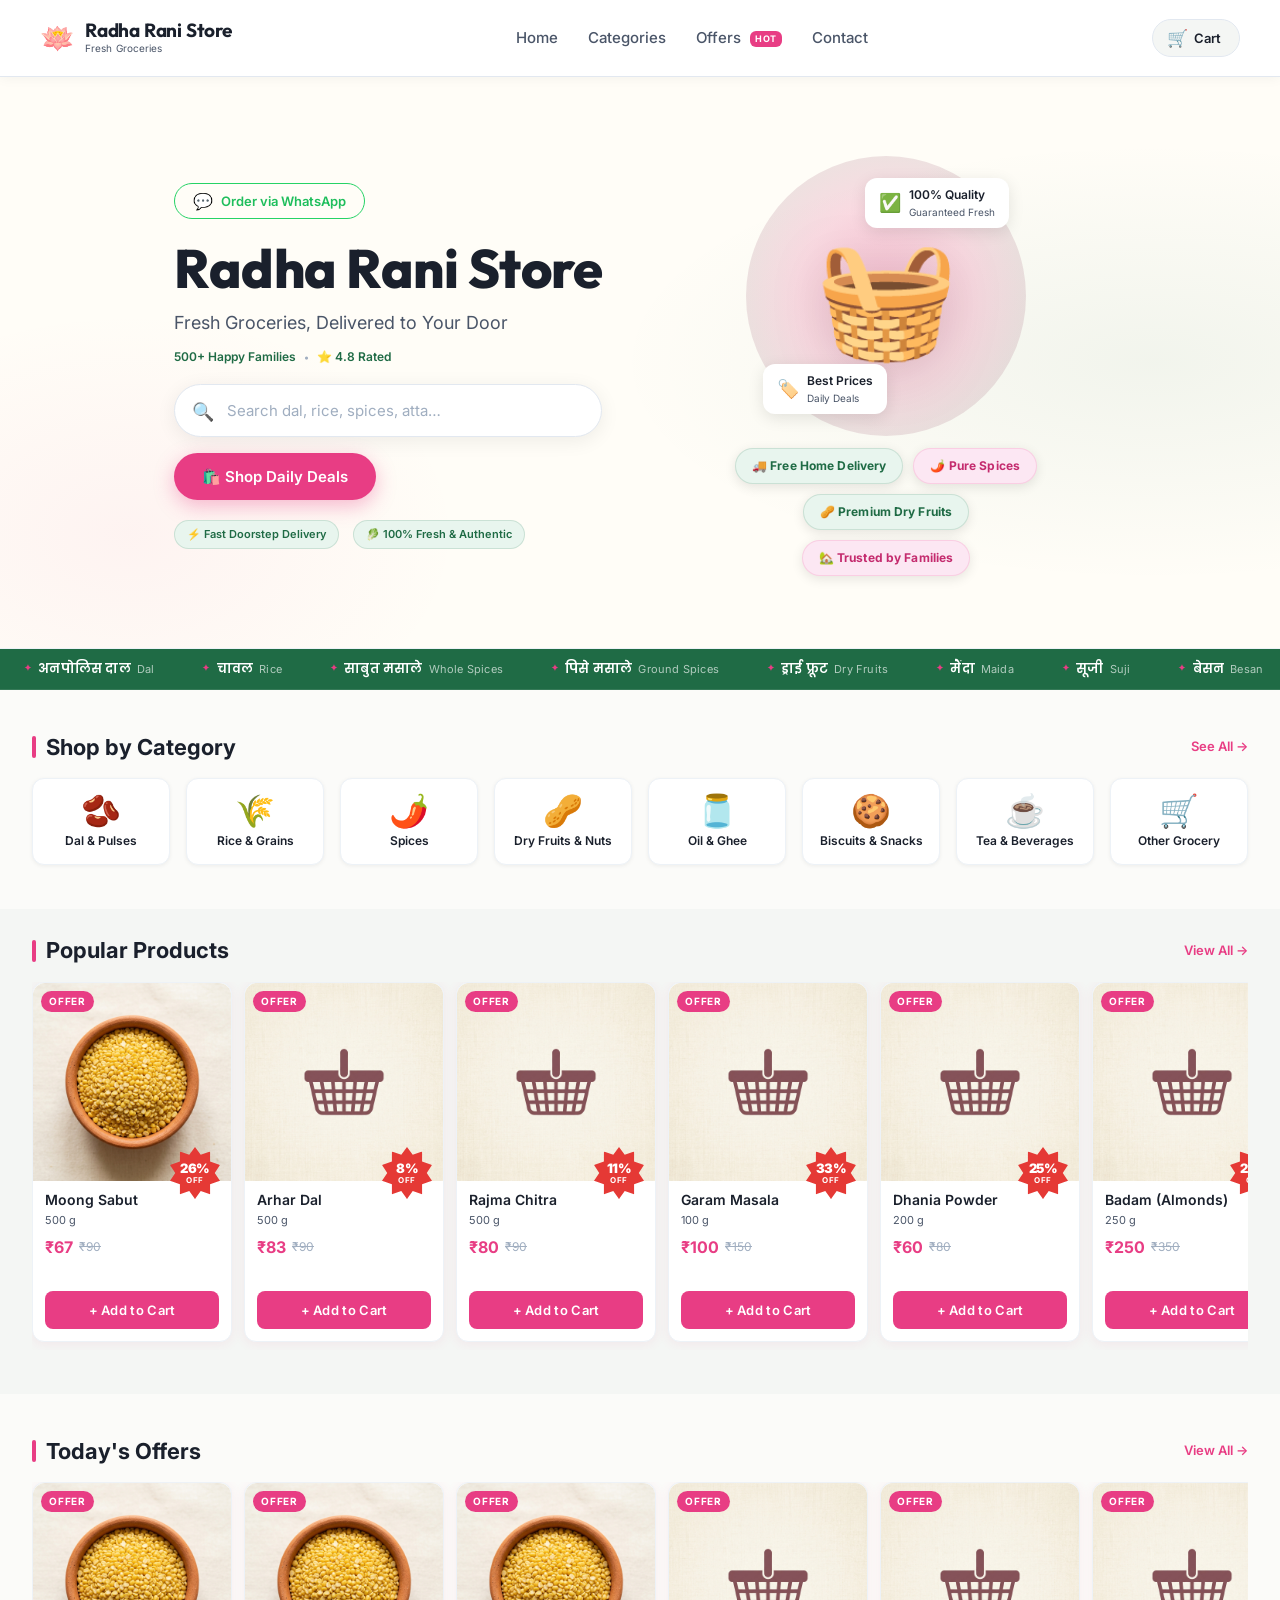
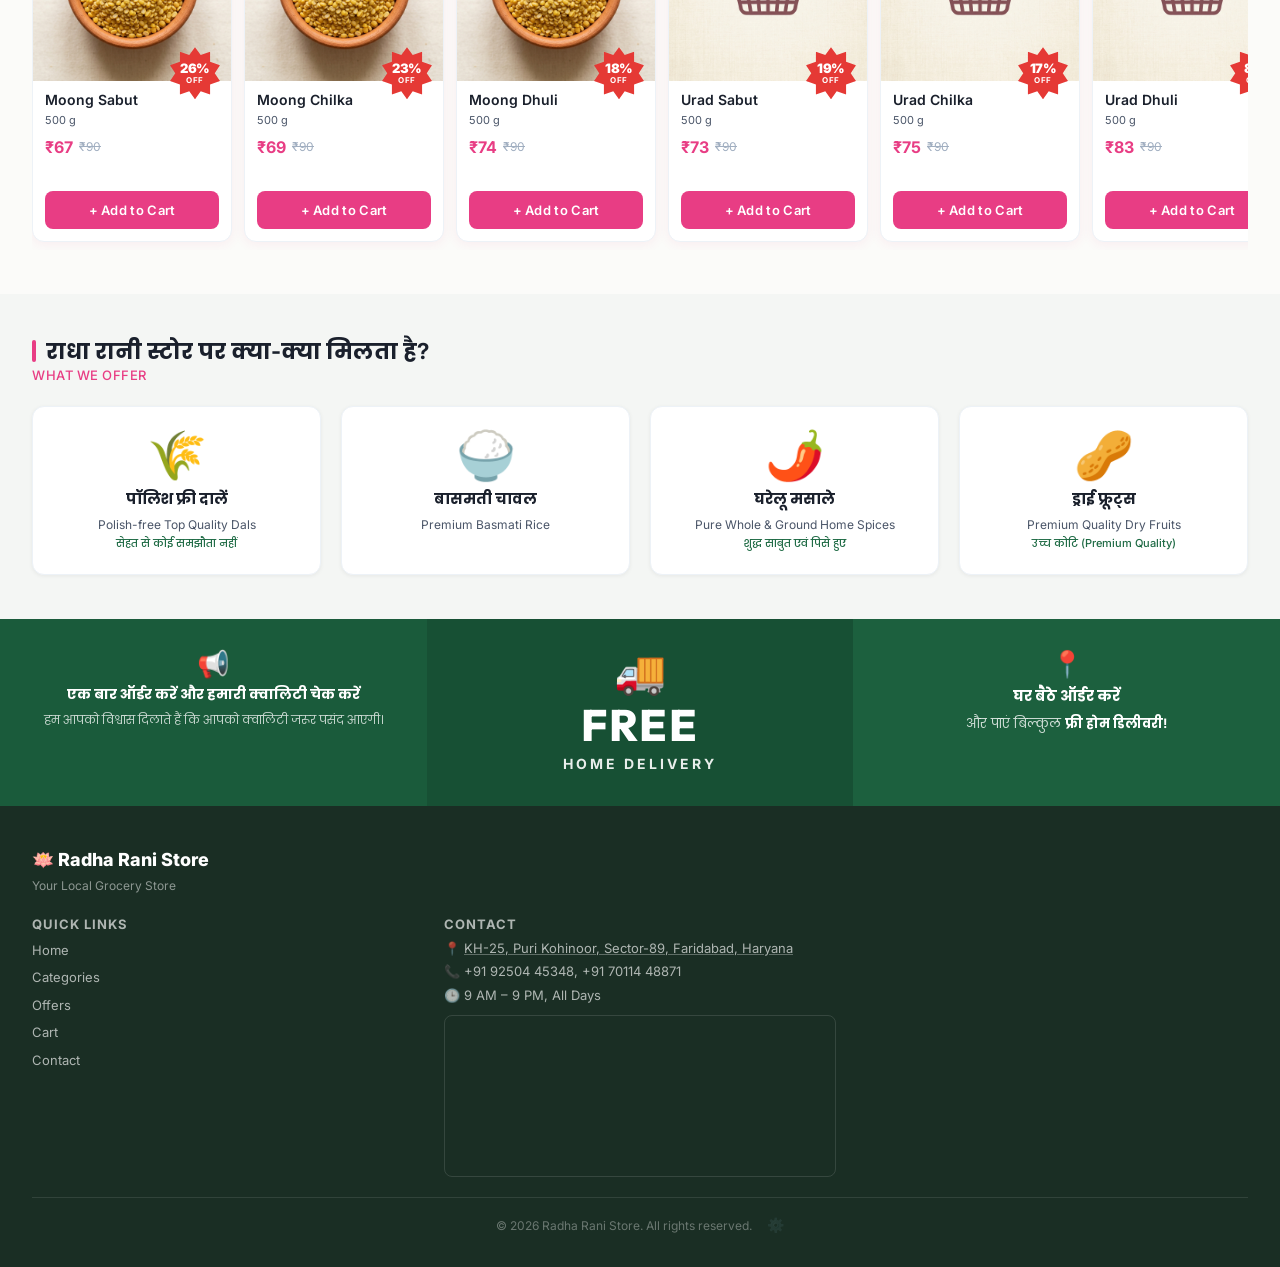
==== commit a6159dd7: "style: adjust hero section layout and visual proportions - Reduce hero-inner max-width from 1280px t" ====
--- a/index.html
+++ b/index.html
@@ -173,12 +173,9 @@
             <!-- Feature bubbles -->
             <div class="hero-bubbles">
               <span class="hero-bubble hero-bubble--brand">🚚 Free Home Delivery</span>
-              <span class="hero-bubble hero-bubble--accent">🌾 Unpolished Daal</span>
-              <span class="hero-bubble hero-bubble--brand">🌶️ Pure Spices</span>
-              <span class="hero-bubble hero-bubble--accent">🥜 Premium Dry Fruits</span>
-              <span class="hero-bubble hero-bubble--brand">🧂 No Preservatives</span>
-              <span class="hero-bubble hero-bubble--accent">⚖️ Fair Prices</span>
-              <span class="hero-bubble hero-bubble--brand">🏡 Trusted by Families</span>
+              <span class="hero-bubble hero-bubble--accent">🌶️ Pure Spices</span>
+              <span class="hero-bubble hero-bubble--brand">🥜 Premium Dry Fruits</span>
+              <span class="hero-bubble hero-bubble--accent">🏡 Trusted by Families</span>
             </div>
 
           </div><!-- /hero-visual -->
@@ -533,13 +530,13 @@
 
         <!-- WhatsApp Buttons -->
         <div style="display:flex; gap:12px; flex-wrap:wrap; justify-content:center;">
-          <button class="btn-whatsapp" id="btn-order-whatsapp" aria-label="Place order on WhatsApp (Number 1)">
+          <button class="btn-whatsapp" id="btn-order-whatsapp" aria-label="Place order on WhatsApp (+91 92504 45348)">
             <span class="btn-whatsapp-icon" aria-hidden="true">💬</span>
-            Send to Number 1
+            <span id="btn-order-whatsapp-text">Send to +91 92504 45348</span>
           </button>
-          <button class="btn-whatsapp" id="btn-order-whatsapp-2" aria-label="Place order on WhatsApp (Number 2)">
+          <button class="btn-whatsapp" id="btn-order-whatsapp-2" aria-label="Place order on WhatsApp (+91 70114 48871)">
             <span class="btn-whatsapp-icon" aria-hidden="true">💬</span>
-            Send to Number 2
+            <span id="btn-order-whatsapp-2-text">Send to +91 70114 48871</span>
           </button>
         </div>
 
--- a/css/style.css
+++ b/css/style.css
@@ -440,8 +440,8 @@
 /* Stage: fixed-height zone for emoji + float cards, bubbles sit below */
 .hero-visual-stage {
   position: relative;
-  width: 220px;
-  height: 220px;
+  width: 260px;
+  height: 260px;
   display: flex;
   align-items: center;
   justify-content: center;
@@ -450,16 +450,16 @@
 .hero-visual-stage::before {
   content: "";
   position: absolute;
-  width: 220px;
-  height: 220px;
-  background: radial-gradient(circle, rgba(232,61,132,0.10) 0%, rgba(31,107,69,0.06) 70%, transparent 100%);
+  width: 260px;
+  height: 260px;
+  background: radial-gradient(circle, rgba(232,61,132,0.32) 0%, rgba(232,61,132,0.18) 45%, rgba(31,107,69,0.14) 100%);
   border-radius: 50%;
   z-index: 0;
 }
 .hero-visual-emoji {
   position: relative;
   z-index: 1;
-  font-size: 100px;
+  font-size: 84px;
   line-height: 1;
   filter: drop-shadow(0 12px 28px rgba(0,0,0,0.10));
   animation: heroFloat 4s ease-in-out infinite;
@@ -488,12 +488,12 @@
 .hero-float-card .float-icon { font-size: 18px; line-height: 1; }
 .hero-float-card-sub { font-size: 10px; font-weight: 400; color: var(--text-muted); margin-top: 1px; }
 .hero-float-card--quality {
-  top: -10px;
-  right: -80px;
+  top: 8%;
+  right: 6%;
 }
 .hero-float-card--price {
-  bottom: -10px;
-  left: -80px;
+  bottom: 8%;
+  left: 6%;
   right: auto;
 }
 
@@ -505,6 +505,7 @@
   justify-content: center;
   padding: 12px 4px 0;
   z-index: 1;
+  max-width: 340px;
 }
 .hero-bubble {
   display: inline-flex;
--- a/css/responsive.css
+++ b/css/responsive.css
@@ -115,12 +115,12 @@
   /* Hero — 2-column grid layout */
   .hero { padding: 64px 40px 60px; }
   .hero-inner {
-    max-width: 1280px;
+    max-width: 1100px;
     margin: 0 auto;
     flex-direction: row;
     align-items: center;
-    justify-content: space-between;
-    gap: 48px;
+    justify-content: center;
+    gap: 64px;
   }
   .hero-content { max-width: 540px; flex-shrink: 0; }
   .hero h1 { font-size: 46px; }
@@ -138,9 +138,9 @@
     min-height: 340px;
     max-width: 400px;
   }
-  .hero-visual-stage { width: 280px; height: 280px; }
-  .hero-visual-stage::before { width: 280px; height: 280px; }
-  .hero-visual-emoji { font-size: 130px; }
+  .hero-visual-stage { width: 260px; height: 260px; }
+  .hero-visual-stage::before { width: 260px; height: 260px; }
+  .hero-visual-emoji { font-size: 105px; }
 
   /* Sections */
   .section { padding: 44px 32px; }
@@ -168,11 +168,15 @@
 /* ── Wide Desktop (1280px+) ──────────────────────────────────── */
 @media (min-width: 1280px) {
   .hero { padding: 80px 40px 72px; }
+  .hero-inner {
+    max-width: 1100px;
+    justify-content: center;
+  }
   .hero h1 { font-size: 54px; }
   .hero-visual { max-width: 440px; }
-  .hero-visual-stage { width: 320px; height: 320px; }
-  .hero-visual-stage::before { width: 320px; height: 320px; }
-  .hero-visual-emoji { font-size: 150px; }
+  .hero-visual-stage { width: 280px; height: 280px; }
+  .hero-visual-stage::before { width: 280px; height: 280px; }
+  .hero-visual-emoji { font-size: 115px; }
   .products-grid { grid-template-columns: repeat(5, 1fr); }
 }
 
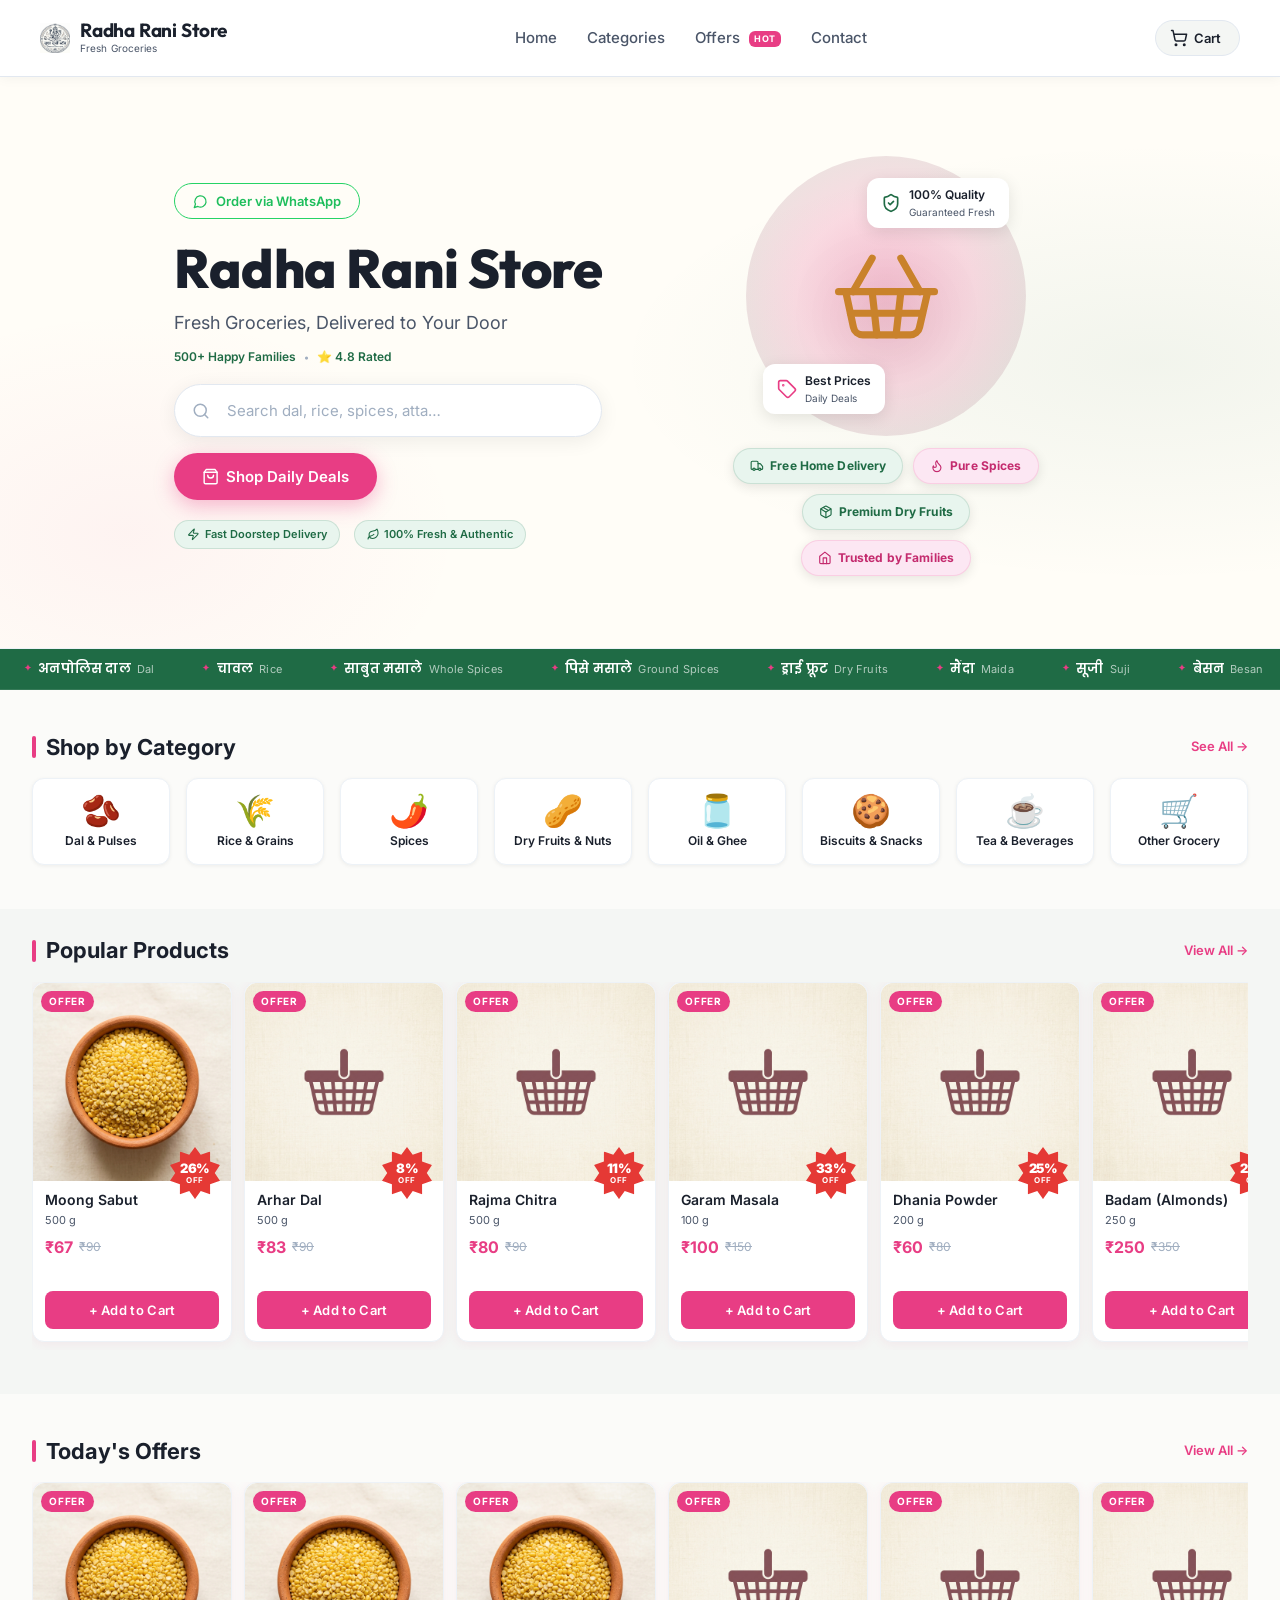
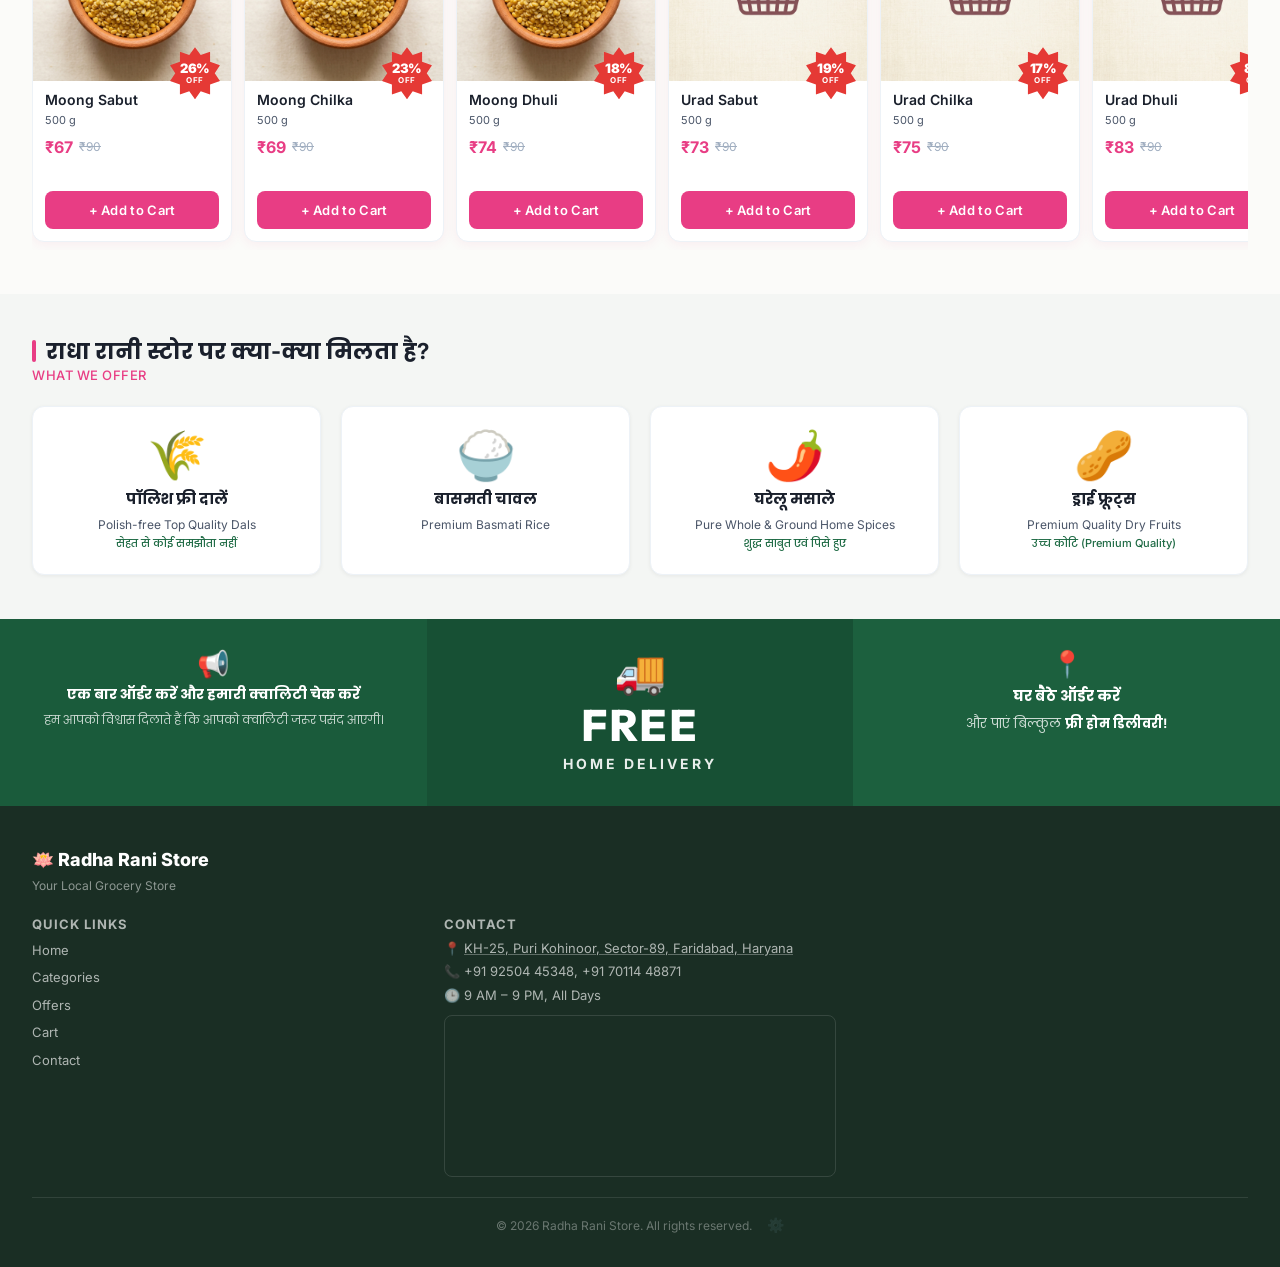
==== commit 942713f2: "refactor(ui): replace emoji icons with SVG icon sprite system - Add inline SVG sprite with Lucide ic" ====
--- a/index.html
+++ b/index.html
@@ -24,6 +24,72 @@
 </head>
 <body>
 
+<!-- ══════════════════════════════════════════════════════════
+     ICON SPRITE (Lucide icons, inline, hidden)
+═══════════════════════════════════════════════════════════ -->
+<svg style="display:none;" aria-hidden="true">
+  <!-- shopping-basket -->
+  <symbol id="icon-shopping-basket" viewBox="0 0 24 24">
+    <path d="m5 11 4-7"/><path d="m19 11-4-7"/><path d="M2 11h20"/><path d="m3.5 11 1.6 7.4a2 2 0 0 0 2 1.6h9.8a2 2 0 0 0 2-1.6l1.7-7.4"/><path d="m9 11 1 9"/><path d="M4.5 15.5h15"/><path d="m15 11-1 9"/>
+  </symbol>
+  <!-- message-circle -->
+  <symbol id="icon-message-circle" viewBox="0 0 24 24">
+    <path d="M7.9 20A9 9 0 1 0 4 16.1L2 22Z"/>
+  </symbol>
+  <!-- search -->
+  <symbol id="icon-search" viewBox="0 0 24 24">
+    <circle cx="11" cy="11" r="8"/><path d="m21 21-4.3-4.3"/>
+  </symbol>
+  <!-- shopping-bag -->
+  <symbol id="icon-shopping-bag" viewBox="0 0 24 24">
+    <path d="M6 2 3 6v14a2 2 0 0 0 2 2h14a2 2 0 0 0 2-2V6l-3-4Z"/><path d="M3 6h18"/><path d="M16 10a4 4 0 0 1-8 0"/>
+  </symbol>
+  <!-- zap -->
+  <symbol id="icon-zap" viewBox="0 0 24 24">
+    <path d="M4 14a1 1 0 0 1-.78-1.63l9.9-10.2a.5.5 0 0 1 .86.46l-1.92 6.02A1 1 0 0 0 13 10h7a1 1 0 0 1 .78 1.63l-9.9 10.2a.5.5 0 0 1-.86-.46l1.92-6.02A1 1 0 0 0 11 14z"/>
+  </symbol>
+  <!-- leaf -->
+  <symbol id="icon-leaf" viewBox="0 0 24 24">
+    <path d="M11 20A7 7 0 0 1 9.8 6.1C15.5 5 17 4.48 19 2c1 2 2 4.18 2 8 0 5.5-4.78 10-10 10Z"/><path d="M2 21c0-3 1.85-5.36 5.08-6C9.5 14.52 12 13 13 12"/>
+  </symbol>
+  <!-- truck -->
+  <symbol id="icon-truck" viewBox="0 0 24 24">
+    <path d="M14 18V6a2 2 0 0 0-2-2H4a2 2 0 0 0-2 2v11a1 1 0 0 0 1 1h2"/><path d="M15 18H9"/><path d="M19 18h2a1 1 0 0 0 1-1v-3.65a1 1 0 0 0-.22-.624l-3.48-4.35A1 1 0 0 0 17.52 8H14"/><circle cx="17" cy="18" r="2"/><circle cx="7" cy="18" r="2"/>
+  </symbol>
+  <!-- flame -->
+  <symbol id="icon-flame" viewBox="0 0 24 24">
+    <path d="M8.5 14.5A2.5 2.5 0 0 0 11 12c0-1.38-.5-2-1-3-1.072-2.143-.224-4.054 2-6 .5 2.5 2 4.9 4 6.5 2 1.6 3 3.5 3 5.5a7 7 0 1 1-14 0c0-1.153.433-2.294 1-3a2.5 2.5 0 0 0 2.5 2.5z"/>
+  </symbol>
+  <!-- package -->
+  <symbol id="icon-package" viewBox="0 0 24 24">
+    <path d="M11 21.73a2 2 0 0 0 2 0l7-4A2 2 0 0 0 21 16V8a2 2 0 0 0-1-1.73l-7-4a2 2 0 0 0-2 0l-7 4A2 2 0 0 0 3 8v8a2 2 0 0 0 1 1.73z"/><path d="M12 22V12"/><path d="m3.3 7 7.703 4.734a2 2 0 0 0 1.994 0L20.7 7"/><path d="m7.5 4.27 9 5.15"/>
+  </symbol>
+  <!-- home -->
+  <symbol id="icon-home" viewBox="0 0 24 24">
+    <path d="m3 9 9-7 9 7v11a2 2 0 0 1-2 2H5a2 2 0 0 1-2-2z"/><polyline points="9 22 9 12 15 12 15 22"/>
+  </symbol>
+  <!-- shield-check -->
+  <symbol id="icon-shield-check" viewBox="0 0 24 24">
+    <path d="M20 13c0 5-3.5 7.5-7.66 8.95a1 1 0 0 1-.67-.01C7.5 20.5 4 18 4 13V6a1 1 0 0 1 1-1c2 0 4.5-1.2 6.24-2.72a1.17 1.17 0 0 1 1.52 0C14.51 3.81 17 5 19 5a1 1 0 0 1 1 1z"/><path d="m9 12 2 2 4-4"/>
+  </symbol>
+  <!-- tag -->
+  <symbol id="icon-tag" viewBox="0 0 24 24">
+    <path d="M12.586 2.586A2 2 0 0 0 11.172 2H4a2 2 0 0 0-2 2v7.172a2 2 0 0 0 .586 1.414l8.704 8.704a2.426 2.426 0 0 0 3.42 0l6.58-6.58a2.426 2.426 0 0 0 0-3.42z"/><circle cx="7.5" cy="7.5" r=".5" fill="currentColor"/>
+  </symbol>
+  <!-- shopping-cart -->
+  <symbol id="icon-shopping-cart" viewBox="0 0 24 24">
+    <circle cx="8" cy="21" r="1"/><circle cx="19" cy="21" r="1"/><path d="M2.05 2.05h2l2.66 12.42a2 2 0 0 0 2 1.58h9.78a2 2 0 0 0 1.95-1.57l1.65-7.43H5.12"/>
+  </symbol>
+  <!-- layout-grid -->
+  <symbol id="icon-layout-grid" viewBox="0 0 24 24">
+    <rect width="7" height="7" x="3" y="3" rx="1"/><rect width="7" height="7" x="14" y="3" rx="1"/><rect width="7" height="7" x="14" y="14" rx="1"/><rect width="7" height="7" x="3" y="14" rx="1"/>
+  </symbol>
+  <!-- phone -->
+  <symbol id="icon-phone" viewBox="0 0 24 24">
+    <path d="M22 16.92v3a2 2 0 0 1-2.18 2 19.79 19.79 0 0 1-8.63-3.07A19.5 19.5 0 0 1 4.69 12 19.79 19.79 0 0 1 1.61 3.37 2 2 0 0 1 3.6 1.18h3a2 2 0 0 1 2 1.72c.127.96.361 1.903.7 2.81a2 2 0 0 1-.45 2.11L7.91 8.77a16 16 0 0 0 6.29 6.29l.95-.95a2 2 0 0 1 2.11-.45c.907.339 1.85.573 2.81.7A2 2 0 0 1 22 16.92z"/>
+  </symbol>
+</svg>
+
   <!-- ══════════════════════════════════════════════════════════
        APP LOADER
   ═══════════════════════════════════════════════════════════ -->
@@ -48,7 +114,7 @@
 
       <!-- Logo -->
       <div class="header-logo" data-nav="home" role="button" tabindex="0" aria-label="Radha Rani Store — Go to home">
-        <span class="header-logo-icon" aria-hidden="true">🪷</span>
+        <img src="images/logo.png" alt="" class="logo-mark" aria-hidden="true">
         <div class="header-logo-text">
           <span class="header-logo-name">Radha Rani Store</span>
           <span class="header-logo-tagline">Fresh Groceries</span>
@@ -66,7 +132,7 @@
       <!-- Right: Cart + Hamburger (search removed — lives in hero) -->
       <div class="header-right">
         <button class="btn-cart-header" data-action="cart" id="header-cart-btn" aria-label="Open cart">
-          <span class="cart-icon" aria-hidden="true">🛒</span>
+          <svg class="icon cart-icon" aria-hidden="true"><use href="#icon-shopping-cart"></use></svg>
           <span class="cart-badge" aria-label="Items in cart" id="header-cart-badge">0</span>
           <span>Cart</span>
         </button>
@@ -82,11 +148,26 @@
 
     <!-- Mobile Nav Drawer -->
     <nav class="mobile-nav-drawer" id="mobile-nav-drawer" aria-label="Mobile navigation menu" aria-hidden="true">
-      <a href="#" data-nav="home"    class="mobile-nav-link" id="mnav-home">🏠 Home</a>
-      <a href="#" data-nav="products" class="mobile-nav-link" id="mnav-categories">📂 Categories</a>
-      <a href="#" data-action="offers" class="mobile-nav-link" id="mnav-offers">🏷️ Offers</a>
-      <a href="#" data-nav="contact" class="mobile-nav-link" id="mnav-contact">☎️ Contact</a>
-      <a href="#" data-action="cart" class="mobile-nav-link" id="mnav-cart">🛒 Cart</a>
+      <a href="#" data-nav="home" class="mobile-nav-link" id="mnav-home">
+        <svg class="icon" aria-hidden="true"><use href="#icon-home"></use></svg>
+        Home
+      </a>
+      <a href="#" data-nav="products" class="mobile-nav-link" id="mnav-categories">
+        <svg class="icon" aria-hidden="true"><use href="#icon-layout-grid"></use></svg>
+        Categories
+      </a>
+      <a href="#" data-action="offers" class="mobile-nav-link" id="mnav-offers">
+        <svg class="icon" aria-hidden="true"><use href="#icon-tag"></use></svg>
+        Offers
+      </a>
+      <a href="#" data-nav="contact" class="mobile-nav-link" id="mnav-contact">
+        <svg class="icon" aria-hidden="true"><use href="#icon-phone"></use></svg>
+        Contact
+      </a>
+      <a href="#" data-action="cart" class="mobile-nav-link" id="mnav-cart">
+        <svg class="icon" aria-hidden="true"><use href="#icon-shopping-cart"></use></svg>
+        Cart
+      </a>
     </nav>
   </header>
 
@@ -109,7 +190,7 @@
 
             <!-- WhatsApp Pill Button -->
             <button class="hero-whatsapp-btn" data-action="whatsapp" aria-label="Order via WhatsApp">
-              <span class="hero-whatsapp-icon" aria-hidden="true">💬</span>
+              <svg class="icon" aria-hidden="true"><use href="#icon-message-circle"></use></svg>
               Order via WhatsApp
             </button>
 
@@ -125,7 +206,7 @@
 
             <!-- Hero Search Bar -->
             <div class="hero-search-wrap">
-              <span class="hero-search-icon" aria-hidden="true">🔍</span>
+              <svg class="icon hero-search-icon" aria-hidden="true"><use href="#icon-search"></use></svg>
               <input
                 type="search"
                 id="search-input"
@@ -137,13 +218,20 @@
 
             <!-- Primary CTA -->
             <button class="hero-cta-btn" data-action="browse" aria-label="Shop daily deals">
-              🛍️ Shop Daily Deals
+              <svg class="icon" aria-hidden="true"><use href="#icon-shopping-bag"></use></svg>
+              Shop Daily Deals
             </button>
 
             <!-- Trust / Delivery strip -->
             <div class="hero-trust-strip" aria-label="Store highlights">
-              <span class="hero-trust-tag">⚡ Fast Doorstep Delivery</span>
-              <span class="hero-trust-tag">🥬 100% Fresh &amp; Authentic</span>
+              <span class="hero-trust-tag">
+                <svg class="icon" aria-hidden="true"><use href="#icon-zap"></use></svg>
+                Fast Doorstep Delivery
+              </span>
+              <span class="hero-trust-tag">
+                <svg class="icon" aria-hidden="true"><use href="#icon-leaf"></use></svg>
+                100% Fresh &amp; Authentic
+              </span>
             </div>
 
           </div><!-- /hero-content -->
@@ -153,16 +241,16 @@
 
             <!-- Emoji + float cards confined to this stage so cards don't overlap bubbles -->
             <div class="hero-visual-stage">
-              <div class="hero-visual-emoji">🧺</div>
+              <svg class="icon hero-visual-icon" aria-hidden="true"><use href="#icon-shopping-basket"></use></svg>
               <div class="hero-float-card hero-float-card--quality">
-                <span class="float-icon">✅</span>
+                <svg class="icon float-icon" aria-hidden="true" style="color: var(--brand-green);"><use href="#icon-shield-check"></use></svg>
                 <div>
                   <div>100% Quality</div>
                   <div class="hero-float-card-sub">Guaranteed Fresh</div>
                 </div>
               </div>
               <div class="hero-float-card hero-float-card--price">
-                <span class="float-icon">🏷️</span>
+                <svg class="icon float-icon" aria-hidden="true" style="color: var(--primary);"><use href="#icon-tag"></use></svg>
                 <div>
                   <div>Best Prices</div>
                   <div class="hero-float-card-sub">Daily Deals</div>
@@ -172,10 +260,22 @@
 
             <!-- Feature bubbles -->
             <div class="hero-bubbles">
-              <span class="hero-bubble hero-bubble--brand">🚚 Free Home Delivery</span>
-              <span class="hero-bubble hero-bubble--accent">🌶️ Pure Spices</span>
-              <span class="hero-bubble hero-bubble--brand">🥜 Premium Dry Fruits</span>
-              <span class="hero-bubble hero-bubble--accent">🏡 Trusted by Families</span>
+              <span class="hero-bubble hero-bubble--brand">
+                <svg class="icon" aria-hidden="true"><use href="#icon-truck"></use></svg>
+                Free Home Delivery
+              </span>
+              <span class="hero-bubble hero-bubble--accent">
+                <svg class="icon" aria-hidden="true"><use href="#icon-flame"></use></svg>
+                Pure Spices
+              </span>
+              <span class="hero-bubble hero-bubble--brand">
+                <svg class="icon" aria-hidden="true"><use href="#icon-package"></use></svg>
+                Premium Dry Fruits
+              </span>
+              <span class="hero-bubble hero-bubble--accent">
+                <svg class="icon" aria-hidden="true"><use href="#icon-home"></use></svg>
+                Trusted by Families
+              </span>
             </div>
 
           </div><!-- /hero-visual -->
--- a/css/style.css
+++ b/css/style.css
@@ -58,6 +58,19 @@
   --transition-slow: 0.35s ease;
 }
 
+/* ── Icon Sprite Defaults ─────────────────────────────────── */
+.icon {
+  width: 1.15em;
+  height: 1.15em;
+  fill: none;
+  stroke: currentColor;
+  stroke-width: 2;
+  stroke-linecap: round;
+  stroke-linejoin: round;
+  vertical-align: -0.2em;
+  flex-shrink: 0;
+}
+
 /* ── Reset & Base ──────────────────────────────────────────── */
 *, *::before, *::after {
   box-sizing: border-box;
@@ -166,9 +179,10 @@
   gap: 10px;
   cursor: pointer;
 }
-.header-logo-icon {
-  font-size: 28px;
-  line-height: 1;
+.logo-mark {
+  width: 30px;
+  height: 30px;
+  flex-shrink: 0;
 }
 .header-logo-text {
   display: flex;
@@ -253,7 +267,10 @@
   border-color: var(--primary);
   color: var(--primary);
 }
-.btn-cart-header .cart-icon { font-size: 17px; }
+.btn-cart-header .cart-icon {
+  width: 18px;
+  height: 18px;
+}
 .cart-badge {
   display: none;
   position: absolute;
@@ -314,10 +331,6 @@
   background: rgba(37,211,102,0.08);
   transform: translateY(-1px);
 }
-.hero-whatsapp-icon {
-  font-size: 16px;
-  line-height: 1;
-}
 
 /* ── Hero: Headline ─────────────────────────────────────── */
 .hero h1 {
@@ -381,7 +394,8 @@
   left: 18px;
   top: 50%;
   transform: translateY(-50%);
-  font-size: 18px;
+  width: 18px;
+  height: 18px;
   color: var(--text-light);
   pointer-events: none;
 }
@@ -456,13 +470,15 @@
   border-radius: 50%;
   z-index: 0;
 }
-.hero-visual-emoji {
+.hero-visual-icon {
   position: relative;
   z-index: 1;
-  font-size: 84px;
-  line-height: 1;
+  width: 100px;
+  height: 100px;
+  color: #C9822B;
   filter: drop-shadow(0 12px 28px rgba(0,0,0,0.10));
   animation: heroFloat 4s ease-in-out infinite;
+  stroke-width: 1.5;
 }
 @keyframes heroFloat {
   0%, 100% { transform: translateY(0); }
@@ -485,7 +501,7 @@
   color: var(--text);
   white-space: nowrap;
 }
-.hero-float-card .float-icon { font-size: 18px; line-height: 1; }
+.hero-float-card .float-icon { width: 20px; height: 20px; flex-shrink: 0; }
 .hero-float-card-sub { font-size: 10px; font-weight: 400; color: var(--text-muted); margin-top: 1px; }
 .hero-float-card--quality {
   top: 8%;
--- a/css/responsive.css
+++ b/css/responsive.css
@@ -140,7 +140,7 @@
   }
   .hero-visual-stage { width: 260px; height: 260px; }
   .hero-visual-stage::before { width: 260px; height: 260px; }
-  .hero-visual-emoji { font-size: 105px; }
+  .hero-visual-icon { width: 105px; height: 105px; }
 
   /* Sections */
   .section { padding: 44px 32px; }
@@ -176,7 +176,7 @@
   .hero-visual { max-width: 440px; }
   .hero-visual-stage { width: 280px; height: 280px; }
   .hero-visual-stage::before { width: 280px; height: 280px; }
-  .hero-visual-emoji { font-size: 115px; }
+  .hero-visual-icon { width: 115px; height: 115px; }
   .products-grid { grid-template-columns: repeat(5, 1fr); }
 }
 
